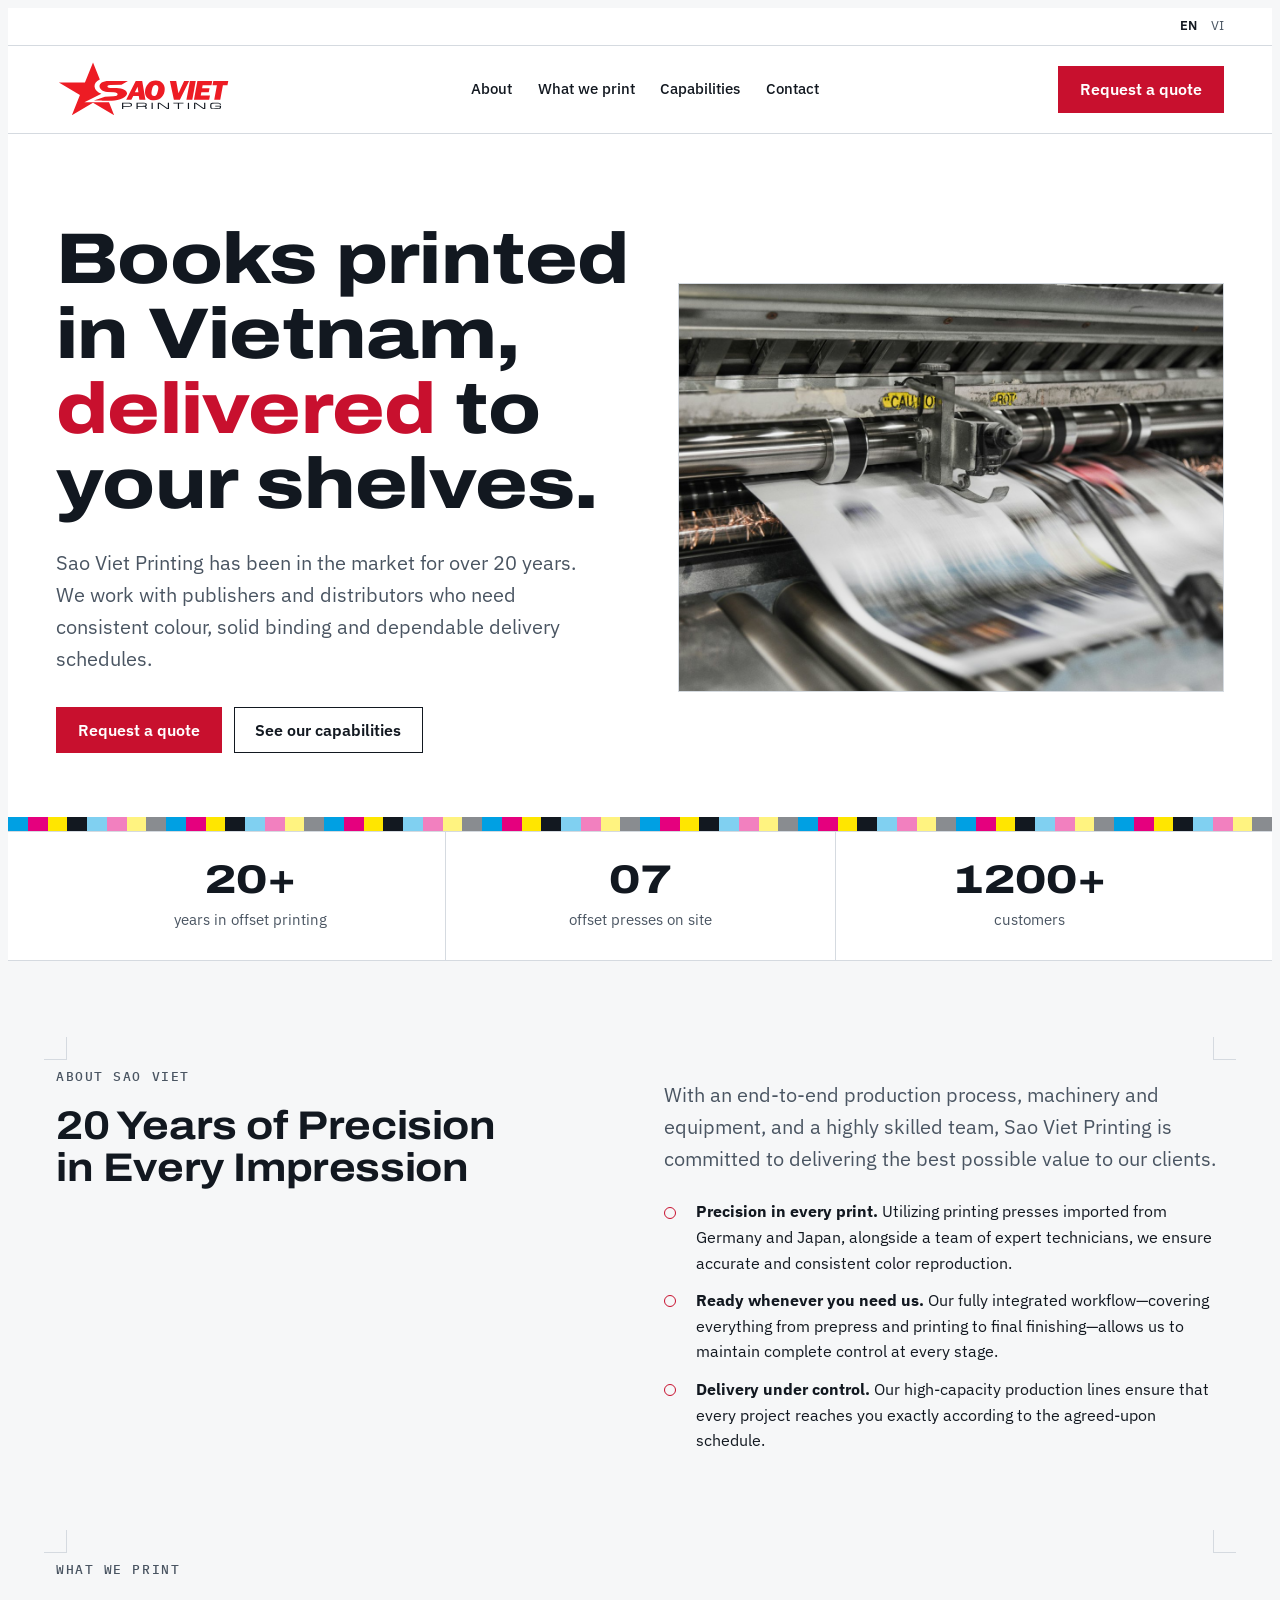
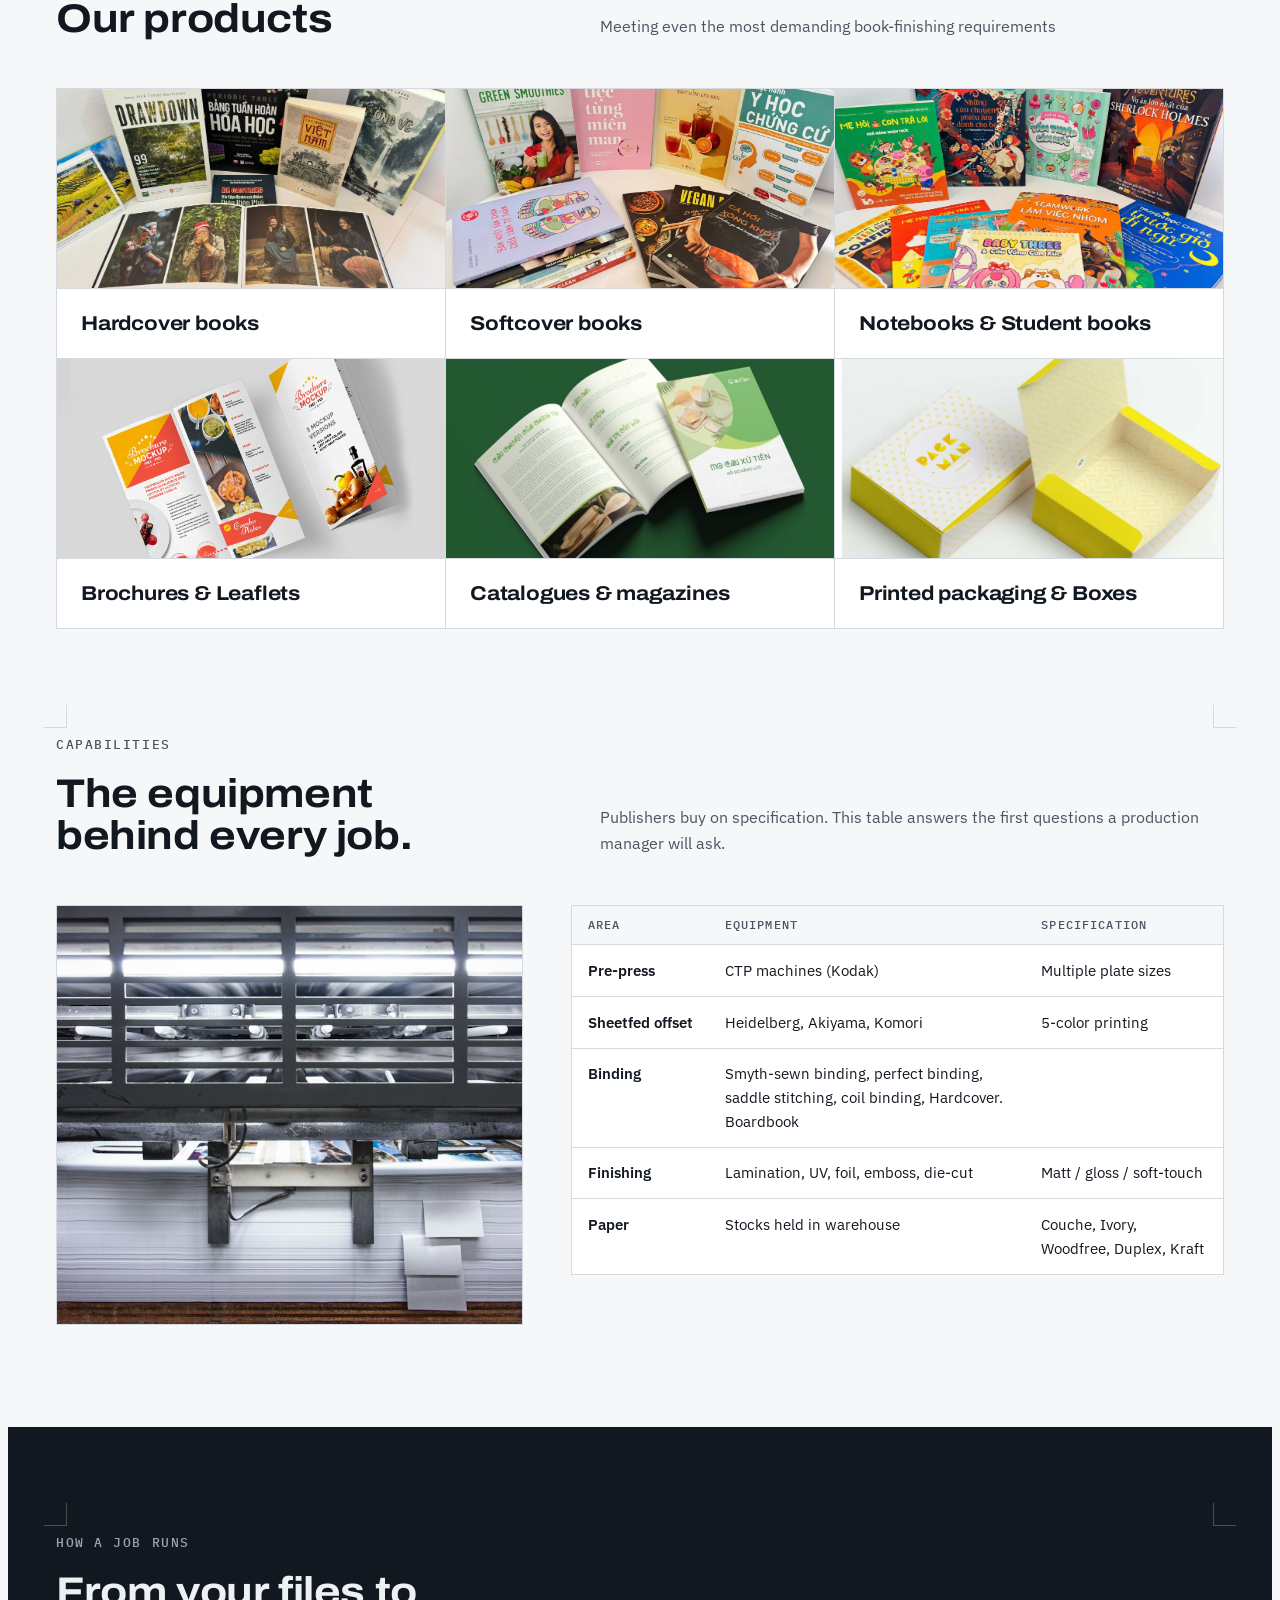
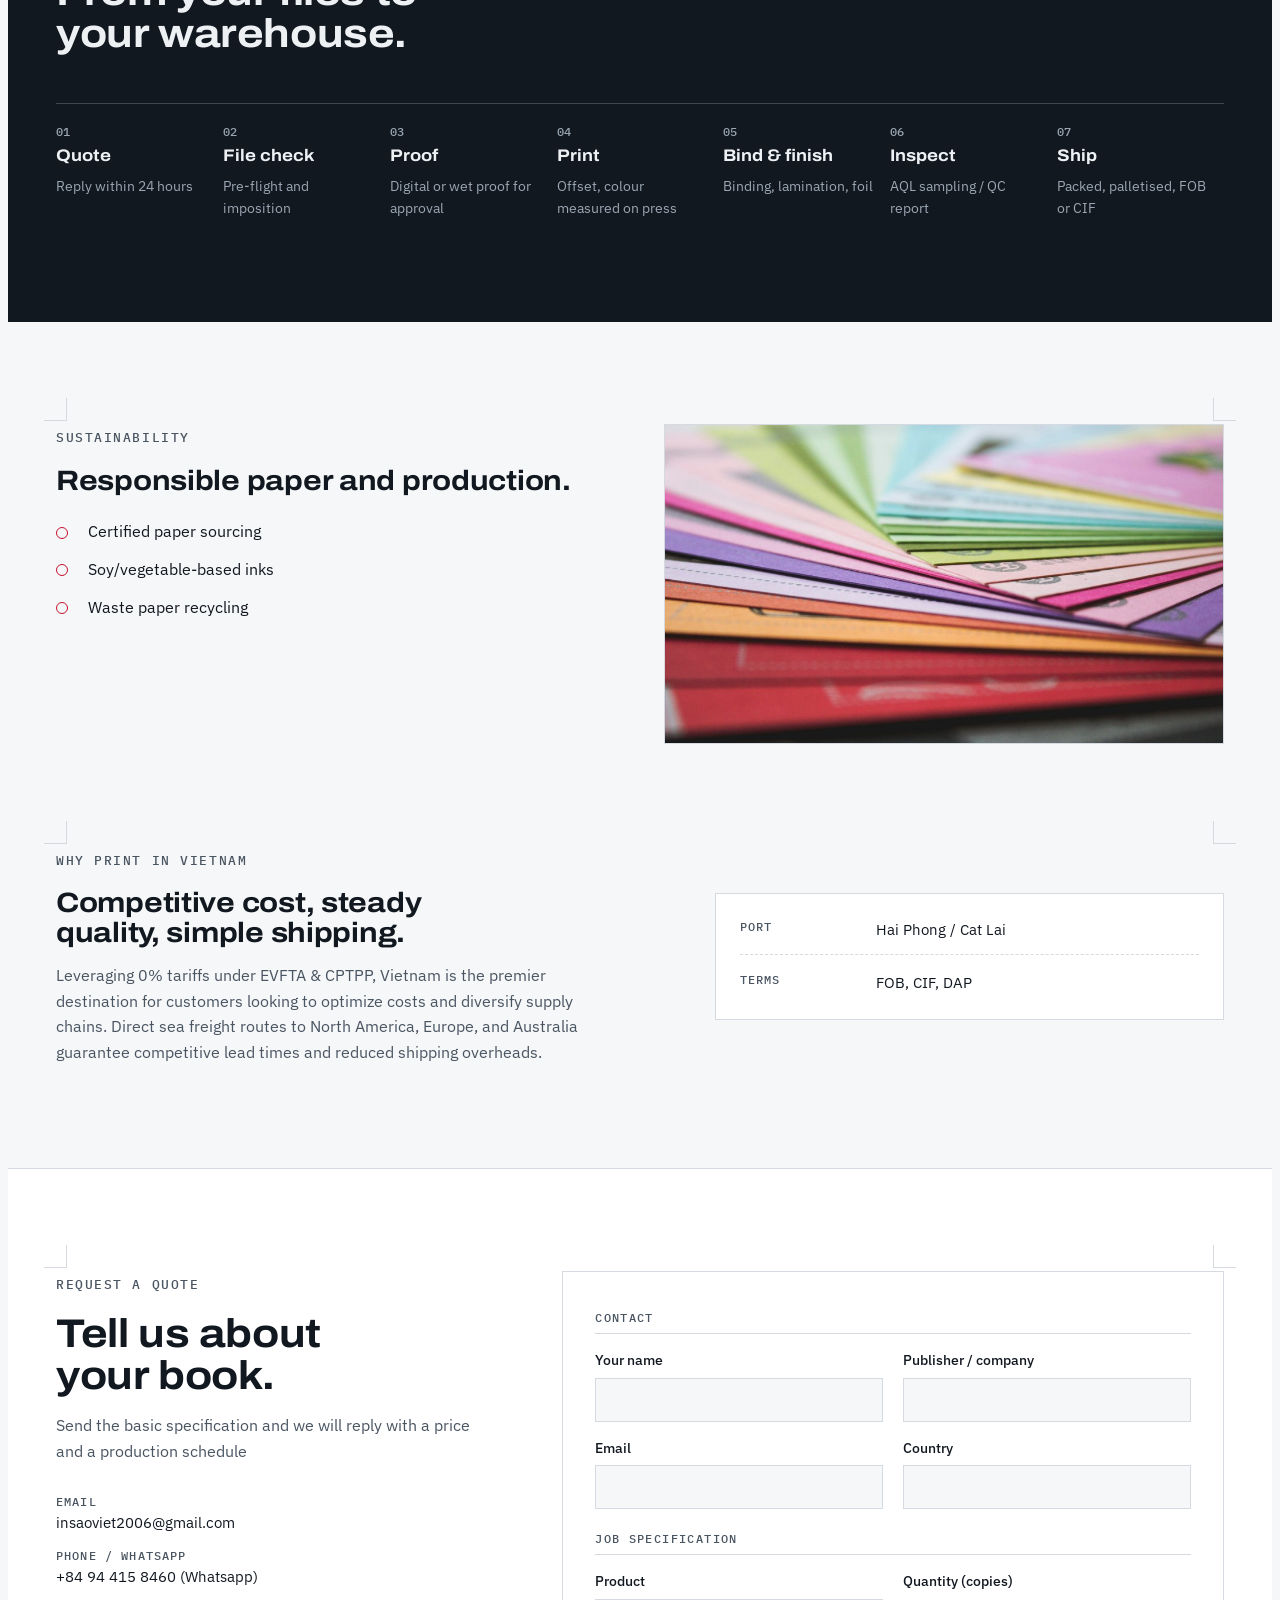
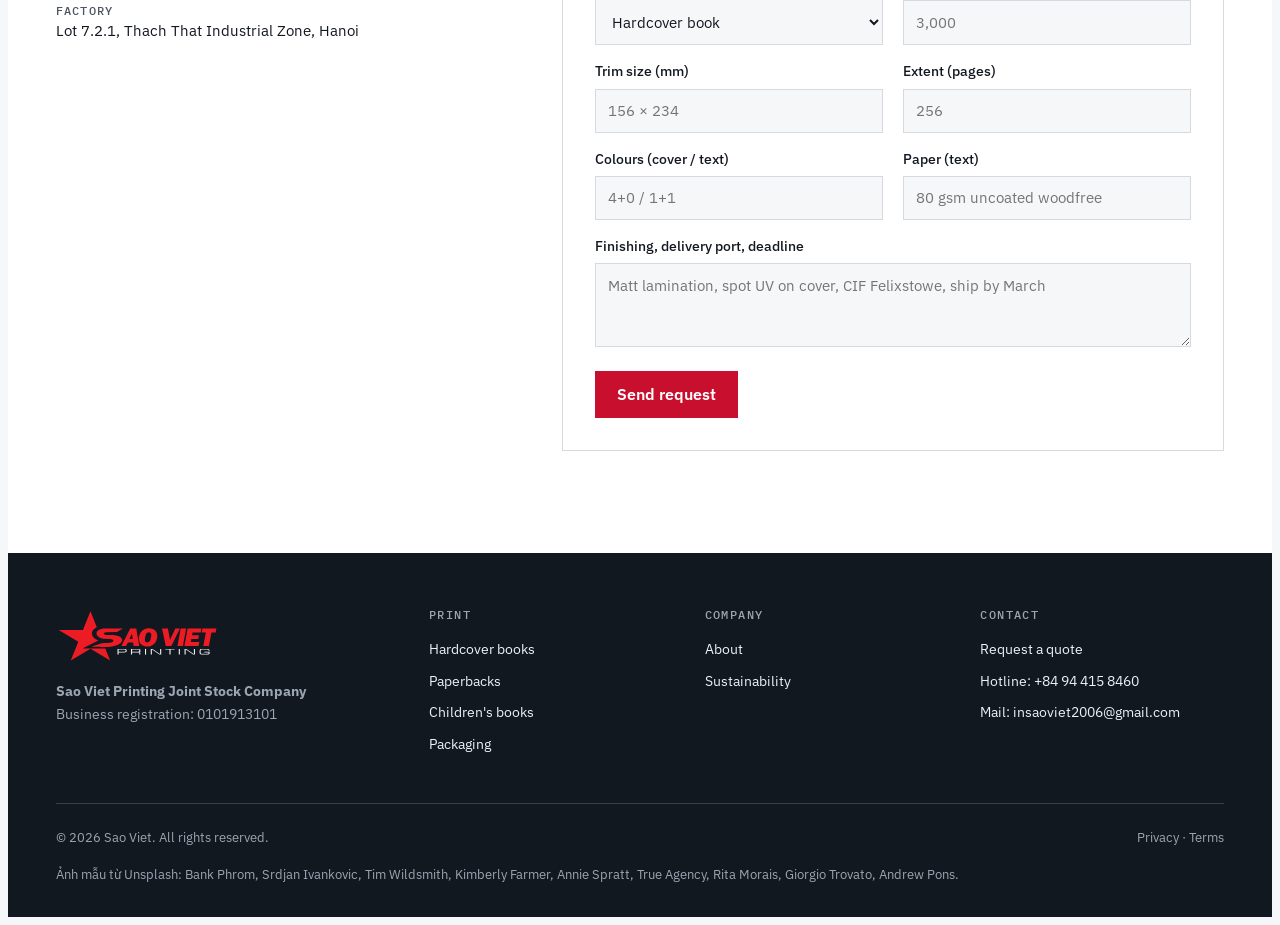
==== en/index.html @ 55fe6a5c "Add Sao Viet company website (VI + EN) Co-Authored-By: Claude Opus 5.5 <noreply@anthropic.com> Claud" ====
<!doctype html>
<html lang="en"><head><meta charset="utf-8"><meta name="viewport" content="width=device-width,initial-scale=1">
<meta name="description" content="Sao Viet Printing: offset printing of books, catalogues and packaging in Hanoi, Vietnam, for over 20 years.">
<link rel="icon" href="../favicon.svg">
<title>Sao Viet Printing</title>

<link rel="preconnect" href="https://fonts.googleapis.com">
<link rel="preconnect" href="https://fonts.gstatic.com" crossorigin="">
<link rel="stylesheet" href="https://fonts.googleapis.com/css2?family=Archivo:wdth,wght@62..125,400..800&amp;family=IBM+Plex+Sans:wght@400;500;600&amp;family=IBM+Plex+Mono:wght@400;500&amp;display=swap">
<style>
/* Layout: the page is a press sheet. Each section sits between crop marks, a CMYK colour bar
   runs along the hero, and specs are set in mono like a job ticket. One accent, used sparingly. */
:root{
  --paper:#f6f7f8;          /* coated stock, cool white */
  --sheet:#ffffff;          /* raised surfaces */
  --ink:#121820;            /* rich black */
  --ink-2:#4a5562;          /* secondary text */
  --rule:#d5dae0;           /* hairlines, crop marks */
  --accent:#c8102e;         /* Sao Viet red (placeholder brand colour) */
  --accent-ink:#ffffff;
  --band:#121820;           /* dark band background */
  --band-fg:#eef1f4;
  --band-2:#9aa6b2;
  --ph:#fff4cc;             /* placeholder highlight */
  --ph-fg:#6b5300;
  --c:#00a0e3; --m:#e5007e; --y:#ffe600; --k:#121820;
  --f-display:"Archivo","Arial Narrow",Arial,sans-serif;
  --f-body:"IBM Plex Sans",system-ui,-apple-system,"Segoe UI",sans-serif;
  --f-mono:"IBM Plex Mono",ui-monospace,Menlo,Consolas,monospace;
  --s-1:.8125rem; --s0:1rem; --s1:1.25rem; --s2:1.75rem; --s3:2.5rem; --s4:clamp(2.4rem,5.6vw,4.6rem);
  --wrap:1200px;
}
@media (prefers-color-scheme: dark){:root:not([data-theme="light"]){
  --paper:#0e1318; --sheet:#151c23; --ink:#e8ecf0; --ink-2:#9aa6b2; --rule:#2a343e;
  --accent:#ff4d5e; --accent-ink:#14060a; --band:#05080b; --band-fg:#e8ecf0; --band-2:#8794a1;
  --ph:#3a3112; --ph-fg:#ffe08a; --k:#e8ecf0; color-scheme:dark }}
:root[data-theme="dark"]{
  --paper:#0e1318; --sheet:#151c23; --ink:#e8ecf0; --ink-2:#9aa6b2; --rule:#2a343e;
  --accent:#ff4d5e; --accent-ink:#14060a; --band:#05080b; --band-fg:#e8ecf0; --band-2:#8794a1;
  --ph:#3a3112; --ph-fg:#ffe08a; --k:#e8ecf0; color-scheme:dark }

*{box-sizing:border-box}
html{scroll-behavior:smooth}
@media (prefers-reduced-motion:reduce){html{scroll-behavior:auto}*{animation:none!important;transition:none!important}}
body{background:var(--paper);color:var(--ink);font:400 var(--s0)/1.6 var(--f-body);-webkit-font-smoothing:antialiased}
body::before{content:"";position:fixed;inset:0 0 auto;height:env(safe-area-inset-top,0px);z-index:10;background:var(--sheet)}
a{color:inherit}
:focus-visible{outline:2px solid var(--accent);outline-offset:3px}
h1,h2,h3{font-family:var(--f-display);font-stretch:112%;line-height:1.05;letter-spacing:-.01em;text-wrap:balance;margin:0}
p{margin:0}
.wrap{max-width:var(--wrap);margin-inline:auto;padding-left:max(16px,env(safe-area-inset-left,0px));padding-right:max(16px,env(safe-area-inset-right,0px))}
.eyebrow{font:500 var(--s-1)/1 var(--f-mono);letter-spacing:.12em;text-transform:uppercase;color:var(--ink-2)}
.ph{background:var(--ph);color:var(--ph-fg);padding:0 .25em;border-radius:2px;box-decoration-break:clone;-webkit-box-decoration-break:clone}
body.clean .ph{background:none;color:inherit;padding:0}
.btn{display:inline-flex;align-items:center;gap:.5em;font:600 var(--s0)/1 var(--f-body);padding:.9em 1.3em;border:1.5px solid var(--ink);text-decoration:none;cursor:pointer;background:transparent;color:var(--ink);border-radius:0}
.btn.primary{background:var(--accent);border-color:var(--accent);color:var(--accent-ink)}
.btn:hover{transform:translateY(-1px)}
.btn{transition:transform .15s}

/* Template notice */
.notice{background:var(--ph);color:var(--ph-fg);font-size:var(--s-1)}
.notice .wrap{display:flex;flex-wrap:wrap;gap:.5rem 1rem;align-items:center;justify-content:space-between;padding-block:.55rem}
.notice button{font:500 var(--s-1)/1 var(--f-mono);background:transparent;color:inherit;border:1px solid currentColor;padding:.4em .7em;cursor:pointer}

/* Header */
.util{border-bottom:1px solid var(--rule);font-size:var(--s-1);color:var(--ink-2);background:var(--sheet)}
.util .wrap{display:flex;justify-content:space-between;gap:1rem;padding-block:.5rem;flex-wrap:wrap}
.util .langs{display:flex;gap:.9rem}
.util .langs a{text-decoration:none}
.util .langs a[aria-current]{color:var(--ink);font-weight:600}
header.site{position:sticky;top:env(safe-area-inset-top,0px);z-index:9;background:var(--sheet);border-bottom:1px solid var(--rule)}
header.site .wrap{display:flex;align-items:center;justify-content:space-between;gap:1rem;padding-block:.9rem}
.logo{display:flex;align-items:center;gap:.6rem;text-decoration:none}
.logo svg{width:34px;height:34px;flex:none}
.logo b{font:800 1.15rem/1 var(--f-display);font-stretch:125%;letter-spacing:.02em}
.logo small{display:block;font:500 .65rem/1.2 var(--f-mono);letter-spacing:.14em;color:var(--ink-2);margin-top:3px}
nav.main ul{display:flex;gap:1.6rem;list-style:none;margin:0;padding:0}
nav.main a{text-decoration:none;font-weight:500;font-size:.95rem}
nav.main a:hover{color:var(--accent)}
.menu-btn{display:none;background:none;border:1.5px solid var(--ink);color:var(--ink);font:600 var(--s-1)/1 var(--f-mono);padding:.55em .8em;cursor:pointer}
@media (max-width:980px){
  nav.main{display:none;position:absolute;left:0;right:0;top:100%;background:var(--sheet);border-bottom:1px solid var(--rule)}
  nav.main.open{display:block}
  nav.main ul{flex-direction:column;gap:0;padding:.5rem max(16px,env(safe-area-inset-right,0px)) 1rem max(16px,env(safe-area-inset-left,0px))}
  nav.main a{display:block;padding:.75rem 0;border-bottom:1px solid var(--rule)}
  .menu-btn{display:inline-block}
  header.site .cta-top{display:none}
}

/* Crop marks around sections */
.sheet{position:relative;padding-block:clamp(3.5rem,8vw,6.5rem)}
.sheet>.wrap{position:relative}
.crop::before,.crop::after{content:"";position:absolute;width:22px;height:22px;pointer-events:none;border-color:var(--rule);border-style:solid}
.crop::before{top:-26px;left:max(4px,env(safe-area-inset-left,0px));border-width:0 1px 1px 0}
.crop::after{top:-26px;right:max(4px,env(safe-area-inset-right,0px));border-width:0 0 1px 1px}
.sec-head{display:grid;grid-template-columns:minmax(0,1fr) minmax(0,1.3fr);gap:1.5rem 4rem;align-items:end;margin-bottom:3rem}
.sec-head h2{font-size:var(--s3)}
.sec-head p{color:var(--ink-2);max-width:60ch}
@media (max-width:760px){.sec-head{grid-template-columns:1fr}}

/* Image placeholder */
.img{position:relative;background:
  repeating-linear-gradient(135deg,transparent 0 10px,color-mix(in srgb,var(--rule) 55%,transparent) 10px 11px),var(--sheet);
  border:1px solid var(--rule);display:flex;align-items:flex-end;min-height:180px;max-width:100%}
.img span{font:500 .72rem/1.3 var(--f-mono);letter-spacing:.06em;background:var(--sheet);color:var(--ink-2);padding:.45em .6em;margin:.6rem;border:1px solid var(--rule)}

.img{overflow:hidden}
.img img{position:absolute;inset:0;width:100%;height:100%;object-fit:cover;max-width:none}
.img span{position:relative;z-index:1}
body.clean .img span{display:none}
/* Hero */
.hero{background:var(--sheet);border-bottom:1px solid var(--rule)}
.hero .wrap{display:grid;grid-template-columns:minmax(0,1.05fr) minmax(0,1fr);gap:3rem;padding-block:clamp(3rem,7vw,5.5rem) clamp(2.5rem,5vw,4rem);align-items:center}
.hero h1{font-size:var(--s4);font-stretch:118%;font-weight:800}
.hero h1 em{font-style:normal;color:var(--accent)}
.hero .lead{font-size:var(--s1);color:var(--ink-2);max-width:46ch;margin-top:1.5rem}
.hero .actions{display:flex;flex-wrap:wrap;gap:.75rem;margin-top:2rem}
.hero .eyebrow{margin-bottom:1.25rem;display:block}
.press{position:relative;aspect-ratio:4/3;max-width:100%}
.press .img{position:absolute;inset:0}
.press .slug{position:absolute;right:-1px;bottom:-1px;left:-1px;display:flex;justify-content:space-between;gap:.5rem;flex-wrap:wrap;font:500 .68rem/1 var(--f-mono);color:var(--ink-2);padding:.55rem .7rem;background:var(--sheet);border:1px solid var(--rule)}
@media (max-width:860px){.hero .wrap{grid-template-columns:1fr}}

/* CMYK colour bar */
.colorbar{display:flex;height:14px}
.colorbar i{flex:1}
.colorbar i:nth-child(8n+1){background:var(--c)}
.colorbar i:nth-child(8n+2){background:var(--m)}
.colorbar i:nth-child(8n+3){background:var(--y)}
.colorbar i:nth-child(8n+4){background:var(--k)}
.colorbar i:nth-child(8n+5){background:color-mix(in srgb,var(--c) 50%,var(--sheet))}
.colorbar i:nth-child(8n+6){background:color-mix(in srgb,var(--m) 50%,var(--sheet))}
.colorbar i:nth-child(8n+7){background:color-mix(in srgb,var(--y) 50%,var(--sheet))}
.colorbar i:nth-child(8n+8){background:color-mix(in srgb,var(--k) 50%,var(--sheet))}

/* Facts */
.facts{background:var(--sheet);border-bottom:1px solid var(--rule)}
.facts .wrap{display:grid;grid-template-columns:repeat(3,minmax(0,1fr))}
.fact{padding:1.75rem 1.25rem;border-left:1px solid var(--rule);text-align:center}
.fact:first-child{border-left:0}
.fact b{display:block;font:800 var(--s3)/1 var(--f-display);font-stretch:125%;font-variant-numeric:tabular-nums}
.fact span{display:block;margin-top:.5rem;color:var(--ink-2);font-size:.92rem}
@media (max-width:760px){.fact{padding:1.25rem .5rem}.fact b{font-size:clamp(1.25rem,6vw,2rem)}.fact span{font-size:.8rem}}

/* Products */
.products{display:grid;grid-template-columns:repeat(3,minmax(0,1fr));gap:1px;background:var(--rule);border:1px solid var(--rule)}
.prod{background:var(--sheet);display:flex;flex-direction:column}
.prod .img{min-height:200px;border:0;border-bottom:1px solid var(--rule)}
.prod .body{padding:1.5rem;display:grid;gap:.6rem}
.prod h3{font-size:var(--s1)}
.prod p{color:var(--ink-2);font-size:.95rem}
.prod .spec{font:400 .75rem/1.5 var(--f-mono);color:var(--ink-2);border-top:1px dashed var(--rule);padding-top:.7rem;margin-top:.3rem}
@media (max-width:900px){.products{grid-template-columns:repeat(2,minmax(0,1fr))}}
@media (max-width:560px){.products{grid-template-columns:1fr}}

/* Capabilities table */
.caps{display:grid;grid-template-columns:minmax(0,1fr) minmax(0,1.4fr);gap:3rem;align-items:start}
.caps .img{min-height:420px}
.caps>*{min-width:0}
.table-wrap{overflow-x:auto;border:1px solid var(--rule);background:var(--sheet)}
table{border-collapse:collapse;width:100%;min-width:520px;font-size:.92rem}
th,td{text-align:left;padding:.85rem 1rem;border-bottom:1px solid var(--rule);vertical-align:top}
thead th{font:500 .72rem/1 var(--f-mono);letter-spacing:.1em;text-transform:uppercase;color:var(--ink-2);background:var(--paper)}
td:first-child{font-weight:600;white-space:nowrap}
td.mono{font-family:var(--f-mono);font-size:.85rem;font-variant-numeric:tabular-nums}
tr:last-child td{border-bottom:0}
.caps-note{margin-top:1rem;font-size:var(--s-1);color:var(--ink-2)}
@media (max-width:900px){.caps{grid-template-columns:minmax(0,1fr)}.caps .img{min-height:240px}}

/* Process (dark band) */
.band{background:var(--band);color:var(--band-fg)}
.band .eyebrow,.band .sec-head p{color:var(--band-2)}
.band .crop::before,.band .crop::after{border-color:color-mix(in srgb,var(--band-fg) 25%,transparent)}
.steps{list-style:none;margin:0;padding:0;display:grid;grid-template-columns:repeat(7,minmax(0,1fr));border-top:1px solid color-mix(in srgb,var(--band-fg) 22%,transparent)}
.steps li{padding:1.4rem 1rem 0 0;display:grid;gap:.5rem;align-content:start}
.steps .n{font:500 .75rem/1 var(--f-mono);color:var(--band-2)}
.steps b{font:700 1.05rem/1.2 var(--f-display);font-stretch:110%}
.steps p{font-size:.88rem;color:var(--band-2)}
@media (max-width:1000px){.steps{grid-template-columns:repeat(4,minmax(0,1fr));row-gap:1.5rem}}
@media (max-width:560px){.steps{grid-template-columns:repeat(2,minmax(0,1fr))}}

/* Quality */
.split{display:grid;grid-template-columns:repeat(2,minmax(0,1fr));gap:3rem}
.certs{display:grid;grid-template-columns:repeat(2,minmax(0,1fr));gap:1rem;margin-top:1.75rem}
.cert{border:1px solid var(--rule);background:var(--sheet);padding:1.1rem;display:grid;gap:.35rem}
.cert b{font:700 1rem/1.2 var(--f-display);font-stretch:110%}
.cert span{font-size:.85rem;color:var(--ink-2)}
.cert .badge{width:44px;height:44px;border:1.5px dashed var(--rule);display:grid;place-items:center;font:500 .6rem/1 var(--f-mono);color:var(--ink-2);margin-bottom:.4rem}
.split h3{font-size:var(--s2)}
.split .col>p{color:var(--ink-2);margin-top:1rem;max-width:58ch}
.checks{list-style:none;padding:0;margin:1.5rem 0 0;display:grid;gap:.75rem}
.checks li{position:relative;padding-left:32px}
.checks li::before{content:"";position:absolute;left:0;top:.45em;width:12px;height:12px;box-sizing:border-box;border:1.5px solid var(--accent);border-radius:50%}
@media (max-width:820px){.split{grid-template-columns:1fr}}

/* Export */
.export{display:grid;grid-template-columns:minmax(0,1.2fr) minmax(0,1fr);gap:3rem;align-items:center}
.route{border:1px solid var(--rule);background:var(--sheet);padding:1.5rem;display:grid;gap:1rem}
.route .row{display:grid;grid-template-columns:120px minmax(0,1fr);gap:1rem;font-size:.92rem;border-bottom:1px dashed var(--rule);padding-bottom:.8rem}
.route .row:last-child{border-bottom:0;padding-bottom:0}
.route .row span:first-child{font:500 .72rem/1.6 var(--f-mono);letter-spacing:.08em;text-transform:uppercase;color:var(--ink-2)}
.export h3{font-size:var(--s2)}
.export .col>p{color:var(--ink-2);margin-top:1rem;max-width:56ch}
@media (max-width:820px){.export{grid-template-columns:1fr}}

/* Portfolio */
.work{display:grid;grid-template-columns:repeat(4,minmax(0,1fr));gap:1rem}
.work figure{margin:0;display:grid;gap:.6rem}
.work .img{aspect-ratio:3/4;min-height:0}
.work figcaption{font-size:.88rem}
.work figcaption small{display:block;font:400 .72rem/1.4 var(--f-mono);color:var(--ink-2)}
@media (max-width:820px){.work{grid-template-columns:repeat(2,minmax(0,1fr))}}

.logos{display:grid;grid-template-columns:repeat(6,minmax(0,1fr));gap:1px;background:var(--rule);border:1px solid var(--rule);margin-top:3.5rem}
.logos div{background:var(--sheet);height:84px;display:grid;place-items:center;font:500 .7rem/1 var(--f-mono);color:var(--ink-2);text-align:center;padding:.5rem}
@media (max-width:760px){.logos{grid-template-columns:repeat(3,minmax(0,1fr))}}

/* Fairs */
.fairs{display:grid;grid-template-columns:repeat(3,minmax(0,1fr));gap:1rem}
.fair{border-top:3px solid var(--ink);padding-top:1rem;display:grid;gap:.4rem}
.fair .when{font:500 .78rem/1 var(--f-mono);color:var(--accent)}
.fair b{font:700 var(--s1)/1.15 var(--f-display);font-stretch:112%}
.fair span{color:var(--ink-2);font-size:.92rem}
@media (max-width:760px){.fairs{grid-template-columns:1fr}}

/* Quote form */
.quote{display:grid;grid-template-columns:minmax(0,.9fr) minmax(0,1.3fr);gap:3rem;align-items:start}
.quote h2{font-size:var(--s3)}
.quote .col>p{color:var(--ink-2);margin-top:1rem;max-width:44ch}
.contact-list{margin-top:2rem;display:grid;gap:1rem;font-size:.95rem}
.contact-list div{display:grid;gap:.15rem}
.contact-list span:first-child{font:500 .72rem/1 var(--f-mono);letter-spacing:.1em;text-transform:uppercase;color:var(--ink-2)}
form.ticket{background:var(--sheet);border:1px solid var(--rule);padding:clamp(1.25rem,3vw,2rem);display:grid;grid-template-columns:repeat(2,minmax(0,1fr));gap:1rem 1.25rem}
.ticket .full{grid-column:1/-1}
.ticket legend,.ticket .group{grid-column:1/-1;font:500 .72rem/1 var(--f-mono);letter-spacing:.12em;text-transform:uppercase;color:var(--ink-2);border-bottom:1px solid var(--rule);padding-bottom:.6rem;margin-top:.5rem}
.field{display:grid;gap:.35rem;min-width:0}
.field label{font-size:.85rem;font-weight:500}
.field input,.field select,.field textarea{font:400 .95rem/1.3 var(--f-body);color:var(--ink);background:var(--paper);border:1px solid var(--rule);padding:.7rem .75rem;border-radius:0;width:100%}
.field input:focus,.field select:focus,.field textarea:focus{outline:2px solid var(--accent);outline-offset:0;border-color:var(--accent)}
.ticket .submit{grid-column:1/-1;display:flex;flex-wrap:wrap;gap:1rem;align-items:center;margin-top:.5rem}
.ticket .status{font-size:.88rem;color:var(--ink-2)}
@media (max-width:860px){.quote{grid-template-columns:1fr}}
@media (max-width:520px){form.ticket{grid-template-columns:1fr}}

/* Footer */
footer{background:var(--band);color:var(--band-fg);font-size:.9rem}
footer .wrap{padding-block:3.5rem 2rem}
.foot{display:grid;grid-template-columns:1.4fr repeat(3,1fr);gap:2rem}
.foot h4{font:500 .72rem/1 var(--f-mono);letter-spacing:.12em;text-transform:uppercase;color:var(--band-2);margin:0 0 1rem}
.foot ul{list-style:none;margin:0;padding:0;display:grid;gap:.55rem}
.foot li{min-width:0;overflow-wrap:anywhere}
.foot a{text-decoration:none;color:var(--band-fg)}
.foot a:hover{color:var(--accent)}
.foot p{color:var(--band-2);max-width:36ch;margin-top:1rem}
.foot .logo small{color:var(--band-2)}
.legal{display:flex;flex-wrap:wrap;justify-content:space-between;gap:1rem;margin-top:3rem;padding-top:1.5rem;border-top:1px solid color-mix(in srgb,var(--band-fg) 18%,transparent);color:var(--band-2);font-size:.8rem}
@media (max-width:820px){.foot{grid-template-columns:repeat(2,minmax(0,1fr))}}

.logo svg.brand{width:auto;height:58px;color:var(--ink)}
footer .logo svg.brand{height:54px;color:var(--band-fg)}
@media (max-width:560px){header.site .logo svg.brand{height:44px}}

/* Edit mode (owner only) */
.editbar{position:fixed;z-index:20;right:calc(16px + env(safe-area-inset-right,0px));bottom:calc(16px + env(safe-area-inset-bottom,0px));display:flex;flex-wrap:wrap;align-items:center;justify-content:flex-end;gap:.5rem;max-width:calc(100vw - 32px);background:var(--sheet);color:var(--ink);border:1.5px solid var(--ink);padding:.55rem;box-shadow:0 8px 24px color-mix(in srgb,var(--ink) 18%,transparent);font:400 .85rem/1.3 var(--f-body)}
.editbar button{font:600 .85rem/1 var(--f-body);padding:.7em 1em;border:1.5px solid var(--ink);background:transparent;color:var(--ink);cursor:pointer}
.editbar button.primary{background:var(--accent);border-color:var(--accent);color:var(--accent-ink)}
.editbar button:disabled{opacity:.45;cursor:default}
.editbar .msg{flex:1 1 12rem;min-width:0;padding-inline:.35rem;color:var(--ink-2)}
.editbar .msg:empty{display:none}
body.editing [data-k]{outline:1px dashed color-mix(in srgb,var(--accent) 55%,transparent);outline-offset:2px;cursor:text}
body.editing [data-k]:hover{outline-style:solid}
body.editing [data-k]:focus{outline:2px solid var(--accent);background:color-mix(in srgb,var(--accent) 7%,transparent)}
.swap{display:none}
body.editing .swap{display:inline-flex;position:absolute;z-index:2;top:.6rem;right:.6rem;align-items:center;font:600 .78rem/1 var(--f-body);background:var(--ink);color:var(--paper);padding:.6em .8em;cursor:pointer}
.swap input{position:absolute;width:1px;height:1px;opacity:0;pointer-events:none}
.swap:focus-within{outline:2px solid var(--accent);outline-offset:2px}
.img.replaced>span{display:none}
body.editing{padding-bottom:6rem}
</style>

</head><body>

<div class="util">
  <div class="wrap">
    <span><br></span>
    <div class="langs" aria-label="Language"><a href="/en/" aria-current="true">EN</a><a href="/">VI</a></div>
  </div>
</div>

<header class="site">
  <div class="wrap">
    <a class="logo" href="#top" aria-label="Sao Viet home">
      <svg class="brand" viewBox="0 0 285.56 94.4" role="img" aria-label="Sao Viet Printing"><path fill-rule="evenodd" fill="#ED1C24" d="M 116.988281 34.148438 L 87.152344 34.148438 C 64.152344 33.6875 68.070312 50.753906 83.394531 52.105469 L 93.945312 52.355469 C 98.570312 52.464844 100.261719 53.863281 100.261719 55.710938 C 100.261719 57.554688 98.289062 58.882812 93.945312 59.066406 L 79.625 59.675781 L 61.800781 66.121094 C 73.035156 66.230469 73.851562 66.339844 85.089844 66.453125 C 95.128906 66.777344 113.789062 64.28125 115.675781 55.085938 C 116.324219 49.28125 108.097656 45.570312 98.785156 45.414062 L 88.023438 45.414062 C 85.457031 45.414062 83.710938 44.339844 83.710938 43.023438 C 83.710938 41.710938 84.714844 40.714844 88.023438 40.632812 L 106.664062 40.179688 Z M 116.988281 34.148438 "></path><path fill-rule="evenodd" fill="#ED1C24" d="M 4.695312 36.789062 L 47.101562 36.789062 L 60.246094 4.023438 L 71.339844 31.734375 C 58.390625 37.394531 60.800781 50.34375 73.878906 54.910156 L 46.296875 68.941406 L 86.269531 68.941406 L 94.632812 89.824219 L 60.246094 69.558594 L 25.835938 89.824219 L 38.953125 57.058594 L 4.695312 36.816406 Z M 4.695312 36.789062 "></path><path fill-rule="nonzero" fill="currentColor" d="M 116.703125 74.8125 C 118.464844 74.8125 119.554688 74.796875 120.007812 74.753906 C 120.421875 74.722656 120.792969 74.632812 121.097656 74.453125 C 121.316406 74.335938 121.445312 74.15625 121.554688 73.929688 C 121.640625 73.691406 121.683594 73.347656 121.683594 72.867188 C 121.683594 72.363281 121.640625 72.003906 121.554688 71.792969 C 121.488281 71.566406 121.359375 71.40625 121.117188 71.285156 C 120.859375 71.132812 120.488281 71.046875 120.054688 71.015625 C 119.617188 70.984375 118.507812 70.957031 116.703125 70.925781 L 109.457031 70.925781 L 109.457031 74.8125 Z M 107.523438 69.746094 L 116.703125 69.746094 C 119.097656 69.773438 120.53125 69.820312 121.054688 69.863281 C 121.511719 69.910156 121.921875 70.03125 122.316406 70.207031 C 122.707031 70.386719 122.988281 70.609375 123.1875 70.894531 C 123.488281 71.328125 123.640625 71.972656 123.664062 72.839844 C 123.664062 73.496094 123.578125 74.050781 123.402344 74.441406 C 123.230469 74.8125 122.96875 75.113281 122.574219 75.351562 C 122.207031 75.574219 121.792969 75.726562 121.359375 75.816406 C 120.945312 75.890625 120.292969 75.933594 119.402344 75.964844 C 119.097656 75.964844 118.183594 75.964844 116.703125 75.980469 L 109.457031 75.980469 L 109.457031 79.71875 L 107.523438 79.71875 Z M 107.523438 69.746094 "></path><path fill-rule="nonzero" fill="currentColor" d="M 140.078125 74.722656 C 141.96875 74.722656 143.164062 74.707031 143.710938 74.664062 C 144.230469 74.632812 144.667969 74.542969 144.992188 74.394531 C 145.492188 74.171875 145.734375 73.617188 145.753906 72.734375 C 145.753906 71.988281 145.515625 71.492188 145.058594 71.269531 C 144.753906 71.121094 144.296875 71.03125 143.644531 70.984375 C 143.035156 70.941406 141.839844 70.925781 140.078125 70.925781 L 132.984375 70.925781 L 132.984375 74.722656 Z M 131.050781 69.746094 L 140.078125 69.746094 C 142.535156 69.757812 144.078125 69.804688 144.773438 69.878906 C 145.972656 69.984375 146.796875 70.34375 147.253906 70.984375 C 147.558594 71.40625 147.710938 72.003906 147.710938 72.765625 C 147.710938 73.332031 147.667969 73.765625 147.582031 74.082031 C 147.492188 74.363281 147.34375 74.601562 147.105469 74.785156 C 146.734375 75.066406 146.148438 75.277344 145.339844 75.394531 C 145.949219 75.472656 146.429688 75.636719 146.820312 75.890625 C 147.105469 76.097656 147.253906 76.339844 147.34375 76.621094 C 147.429688 76.90625 147.449219 77.460938 147.472656 78.296875 L 147.472656 79.71875 L 145.535156 79.71875 L 145.535156 78.761719 C 145.535156 77.953125 145.515625 77.382812 145.449219 77.070312 C 145.320312 76.441406 144.796875 76.082031 143.90625 75.964844 C 143.558594 75.933594 143.230469 75.917969 142.949219 75.90625 C 142.664062 75.90625 141.730469 75.890625 140.078125 75.890625 L 132.984375 75.890625 L 132.984375 79.71875 L 131.050781 79.71875 Z M 131.050781 69.746094 "></path><path fill-rule="nonzero" fill="currentColor" d="M 155.554688 79.71875 L 157.488281 79.71875 L 157.488281 69.746094 L 155.554688 69.746094 Z M 155.554688 79.71875 "></path><path fill-rule="nonzero" fill="currentColor" d="M 168.878906 69.746094 L 181.582031 78.492188 L 182.015625 78.492188 L 182.015625 69.746094 L 183.953125 69.746094 L 183.953125 79.71875 L 180.691406 79.71875 L 168.007812 71 L 167.59375 71 L 167.59375 79.71875 L 165.660156 79.71875 L 165.660156 69.746094 Z M 168.878906 69.746094 "></path><path fill-rule="nonzero" fill="currentColor" d="M 207.523438 69.746094 L 207.523438 70.925781 L 200.277344 70.925781 L 200.277344 79.71875 L 198.34375 79.71875 L 198.34375 70.925781 L 191.054688 70.925781 L 191.054688 69.746094 Z M 207.523438 69.746094 "></path><path fill-rule="nonzero" fill="currentColor" d="M 214.625 79.71875 L 216.558594 79.71875 L 216.558594 69.746094 L 214.625 69.746094 Z M 214.625 79.71875 "></path><path fill-rule="nonzero" fill="currentColor" d="M 227.949219 69.746094 L 240.652344 78.492188 L 241.085938 78.492188 L 241.085938 69.746094 L 243.023438 69.746094 L 243.023438 79.71875 L 239.757812 79.71875 L 227.078125 71 L 226.664062 71 L 226.664062 79.71875 L 224.730469 79.71875 L 224.730469 69.746094 Z M 227.949219 69.746094 "></path><path fill-rule="nonzero" fill="currentColor" d="M 268.679688 74.664062 C 268.65625 76.203125 268.589844 77.191406 268.441406 77.652344 C 268.289062 78.160156 268.070312 78.550781 267.746094 78.804688 C 267.417969 79.074219 266.941406 79.269531 266.289062 79.417969 C 265.394531 79.628906 263.371094 79.71875 260.261719 79.71875 C 257.324219 79.71875 255.257812 79.65625 254.019531 79.523438 C 252.953125 79.402344 252.191406 79.089844 251.710938 78.582031 C 251.191406 77.996094 250.929688 76.710938 250.929688 74.738281 C 250.929688 73.363281 251.058594 72.285156 251.363281 71.507812 C 251.625 70.777344 252.277344 70.296875 253.324219 70.058594 C 254.367188 69.835938 256.410156 69.730469 259.433594 69.714844 C 260.433594 69.714844 261.546875 69.730469 262.804688 69.773438 C 264.046875 69.804688 264.894531 69.835938 265.351562 69.894531 C 266.265625 69.984375 267.027344 70.222656 267.613281 70.625 C 267.9375 70.878906 268.199219 71.164062 268.332031 71.492188 C 268.484375 71.808594 268.550781 72.269531 268.570312 72.867188 L 266.570312 72.867188 C 266.546875 72.09375 266.417969 71.613281 266.113281 71.40625 C 265.917969 71.285156 265.65625 71.195312 265.308594 71.132812 C 264.960938 71.074219 264.417969 71.03125 263.65625 70.984375 C 262.609375 70.941406 261.328125 70.925781 259.761719 70.910156 C 257.738281 70.910156 256.28125 70.957031 255.386719 71.015625 C 254.496094 71.089844 253.910156 71.222656 253.605469 71.417969 C 253.34375 71.597656 253.167969 71.914062 253.039062 72.363281 C 252.953125 72.824219 252.910156 73.542969 252.886719 74.542969 C 252.886719 76.039062 252.976562 76.996094 253.167969 77.472656 C 253.277344 77.757812 253.429688 77.953125 253.691406 78.101562 C 253.933594 78.222656 254.28125 78.3125 254.78125 78.371094 C 255.714844 78.476562 257.800781 78.519531 261 78.519531 C 262.761719 78.519531 264.066406 78.476562 264.917969 78.386719 C 265.679688 78.296875 266.15625 78.101562 266.375 77.816406 C 266.59375 77.519531 266.699219 76.863281 266.722656 75.828125 L 259.175781 75.828125 L 259.175781 74.664062 Z M 268.679688 74.664062 "></path><path fill-rule="nonzero" fill="#ED1C24" d="M 134.125 52.3125 L 132.8125 43.449219 L 128.375 52.3125 Z M 134.730469 58.648438 L 125.703125 58.648438 L 122.578125 64.898438 L 114.257812 64.898438 L 129.789062 34.265625 L 140.328125 34.265625 L 145.570312 64.898438 L 135.6875 64.898438 Z M 134.730469 58.648438 "></path><path fill-rule="nonzero" fill="#ED1C24" d="M 159.660156 58.511719 C 161.425781 58.511719 162.738281 57.871094 163.644531 56.539062 C 164.550781 55.160156 165.257812 53.230469 165.761719 50.613281 C 166.316406 48.042969 166.570312 46.296875 166.570312 45.378906 C 166.570312 43.816406 166.164062 42.621094 165.359375 41.796875 C 164.550781 41.015625 163.492188 40.601562 162.183594 40.601562 C 159.710938 40.601562 157.945312 42.210938 156.890625 45.378906 C 155.878906 48.546875 155.375 51.394531 155.375 53.828125 C 155.375 56.953125 156.789062 58.511719 159.660156 58.511719 Z M 159.609375 65.675781 C 155.628906 65.675781 152.148438 64.484375 149.273438 62.09375 C 146.351562 59.753906 144.886719 56.355469 144.886719 51.898438 C 144.886719 46.804688 146.503906 42.4375 149.777344 38.859375 C 153.058594 35.277344 157.292969 33.484375 162.585938 33.484375 C 166.769531 33.484375 170.25 34.722656 172.972656 37.25 C 175.644531 39.730469 177.003906 43.035156 177.003906 47.078125 C 177.003906 52.222656 175.390625 56.628906 172.214844 60.257812 C 168.988281 63.839844 164.753906 65.675781 159.609375 65.675781 "></path><path fill-rule="nonzero" fill="#ED1C24" d="M 216.71875 34.265625 L 201.640625 64.898438 L 191.914062 64.898438 L 185.359375 34.265625 L 195.644531 34.265625 L 199.324219 54.058594 C 199.578125 53.460938 200.636719 51.121094 202.5 47.03125 L 208.550781 34.265625 Z M 216.71875 34.265625 "></path><path fill-rule="nonzero" fill="#ED1C24" d="M 227.484375 34.265625 L 221.886719 64.898438 L 212.355469 64.898438 L 217.953125 34.265625 Z M 227.484375 34.265625 "></path><path fill-rule="nonzero" fill="#ED1C24" d="M 250.617188 57.871094 L 249.304688 64.898438 L 224.550781 64.898438 L 230.148438 34.265625 L 254.296875 34.265625 L 253.085938 40.96875 L 238.667969 40.96875 L 237.8125 45.792969 L 249.910156 45.792969 L 248.648438 52.40625 L 236.550781 52.40625 L 235.59375 57.871094 Z M 250.617188 57.871094 "></path><path fill-rule="nonzero" fill="#ED1C24" d="M 271.667969 41.246094 L 267.332031 64.898438 L 257.546875 64.898438 L 261.9375 41.246094 L 254.726562 41.246094 L 256.039062 34.171875 L 280.386719 34.171875 L 279.078125 41.246094 Z M 271.667969 41.246094 "></path></svg>
    </a>
    <nav class="main" id="nav" aria-label="Main">
      <ul>
        <li><a href="#about">About</a></li>
        <li><a href="#products">What we print</a></li>
        <li><a href="#capabilities">Capabilities</a></li>
        <li><a href="#quote">Contact</a></li>
      </ul>
    </nav>
    <a class="btn primary cta-top" href="#quote">Request a quote</a>
    <button class="menu-btn" type="button" aria-expanded="false" aria-controls="nav" id="menu-btn">Menu</button>
  </div>
</header>

<main id="top">
<section class="hero" aria-labelledby="hero-h">
  <div class="wrap">
    <div>
      <h1 id="hero-h">Books printed in Vietnam, <em>delivered</em> to your shelves.</h1>
      <p class="lead">Sao Viet Printing has been in the market for over 20&nbsp;years. We work with publishers and distributors who need consistent colour, solid binding and dependable delivery schedules.</p>
      <div class="actions">
        <a class="btn primary" href="#quote">Request a quote</a>
        <a class="btn" href="#capabilities">See our capabilities</a>
      </div>
    </div>
    <div class="press">
      <div class="img"><img src="../img/hero.jpg" alt="Offset press printing sheets"></div>
    </div>
  </div>
  <div class="colorbar" aria-hidden="true" id="colorbar"></div>
</section>

<section class="facts" aria-label="Key figures">
  <div class="wrap">
    <div class="fact"><b>20+</b><span>years in offset printing</span></div>
    <div class="fact"><b>07</b><span>offset presses on site</span></div>
    <div class="fact"><b>1200+</b><span>customers</span></div>
  </div>
</section>

<section class="sheet" id="about" aria-labelledby="about-h">
  <div class="wrap crop">
    <div class="split">
      <div class="col">
        <span class="eyebrow">About Sao Viet</span>
        <h2 id="about-h" style="font-size:var(--s3);margin-top:1rem">20 Years of Precision in Every Impression</h2>
      </div>
      <div class="col">
        <p style="color:var(--ink-2);font-size:var(--s1);max-width:56ch">With an end-to-end production process, machinery and equipment, and a highly skilled team, Sao Viet Printing is committed to delivering the best possible value to our clients.</p>
        <ul class="checks">
          <li><b>Precision in every print.</b>&nbsp;Utilizing printing presses imported from Germany and Japan, alongside a team of expert technicians, we ensure accurate and consistent color reproduction.<br></li>
          <li><b>Ready whenever you need us.</b>&nbsp;Our fully integrated workflow—covering everything from prepress and printing to final finishing—allows us to maintain complete control at every stage.</li>
          <li><b>Delivery under control.</b>&nbsp;Our high-capacity production lines ensure that every project reaches you exactly according to the agreed-upon schedule.</li>
        </ul>
      </div>
    </div>
  </div>
</section>

<section class="sheet" id="products" aria-labelledby="prod-h" style="padding-top:0">
  <div class="wrap crop">
    <div class="sec-head">
      <div><span class="eyebrow">What we print</span><h2 id="prod-h" style="margin-top:1rem">Our products</h2></div>
      <p>Meeting even the most demanding book-finishing requirements</p>
    </div>
    <div class="products">
      <article class="prod"><div class="img replaced"><img src="../img/u-i1-mvvtxht1.jpg" alt="Stack of hardcover books"></div><div class="body"><h3>Hardcover books</h3></div></article>
      <article class="prod"><div class="img replaced"><img src="../img/u-i2-mvvtxht1.jpg" alt="Stack of paperback books"></div><div class="body"><h3>Softcover books</h3></div></article>
      <article class="prod"><div class="img replaced"><img src="../img/u-i3-mvvtxht1.jpg" alt="Children's picture books"></div><div class="body"><h3>Notebooks &amp; Student books</h3></div></article>
      <article class="prod"><div class="img replaced"><img src="../img/u-i4-mvvtxht1.jpg" alt="Photo book being leafed through"></div><div class="body"><h3>Brochures &amp; Leaflets</h3></div></article>
      <article class="prod"><div class="img replaced"><img src="../img/u-i5-mvvtxht1.jpg" alt="Magazines on display"></div><div class="body"><h3>Catalogues &amp; magazines</h3></div></article>
      <article class="prod"><div class="img replaced"><img src="../img/u-i6-mvvtxht1.jpg" alt="Folding carton box"></div><div class="body"><h3>Printed packaging &amp; Boxes</h3></div></article>
    </div>
  </div>
</section>

<section class="sheet" id="capabilities" aria-labelledby="caps-h" style="padding-top:0">
  <div class="wrap crop">
    <div class="sec-head">
      <div><span class="eyebrow">Capabilities</span><h2 id="caps-h" style="margin-top:1rem">The equipment behind every job.</h2></div>
      <p>Publishers buy on specification. This table answers the first questions a production manager will ask.</p>
    </div>
    <div class="caps">
      <div class="img"><img src="../img/caps.jpg" alt="Print production line"></div>
      <div>
        <div class="table-wrap">
          <table>
            <thead><tr><th scope="col">Area</th><th scope="col">Equipment</th><th scope="col">Specification</th></tr></thead>
            <tbody>
              <tr><td>Pre-press</td><td>CTP machines (Kodak)</td><td>Multiple plate sizes</td></tr>
              <tr><td>Sheetfed offset</td><td>Heidelberg, Akiyama, Komori</td><td>5-color printing</td></tr>
              <tr><td>Binding</td><td>Smyth-sewn binding, perfect binding, saddle stitching, coil binding, Hardcover. Boardbook</td><td><br></td></tr>
              <tr><td>Finishing</td><td>Lamination, UV, foil, emboss, die-cut</td><td>Matt / gloss / soft-touch</td></tr>
              <tr><td>Paper</td><td>Stocks held in warehouse</td><td>Couche, Ivory, Woodfree, Duplex, Kraft</td></tr>
            </tbody>
          </table>
        </div>
        <p class="caps-note"><br></p>
      </div>
    </div>
  </div>
</section>

<section class="sheet band" aria-labelledby="proc-h">
  <div class="wrap crop">
    <div class="sec-head">
      <div><span class="eyebrow">How a job runs</span><h2 id="proc-h" style="margin-top:1rem">From your files to your warehouse.</h2></div>
      <p><br></p>
    </div>
    <ol class="steps">
      <li><span class="n">01</span><b>Quote</b><p>Reply within 24 hours</p></li>
      <li><span class="n">02</span><b>File check</b><p>Pre-flight and imposition</p></li>
      <li><span class="n">03</span><b>Proof</b><p>Digital or wet proof for approval</p></li>
      <li><span class="n">04</span><b>Print</b><p>Offset, colour measured on press</p></li>
      <li><span class="n">05</span><b>Bind &amp; finish</b><p>Binding, lamination, foil</p></li>
      <li><span class="n">06</span><b>Inspect</b><p>AQL sampling / QC report</p></li>
      <li><span class="n">07</span><b>Ship</b><p>Packed, palletised, FOB or CIF</p></li>
    </ol>
  </div>
</section>

<section class="sheet" id="sustainability" aria-labelledby="sus-h">
  <div class="wrap crop">
    <div class="split">
      <div class="col">
        <span class="eyebrow">Sustainability</span>
        <h3 id="sus-h" style="margin-top:1rem">Responsible paper and production.</h3>
        <ul class="checks">
          <li>Certified paper sourcing</li>
          <li>Soy/vegetable-based inks</li>
          <li>Waste paper recycling</li>
        </ul>
      </div>
      <div class="col">
        <div class="img" style="min-height:320px;height:100%"><img src="../img/paper.jpg" alt="Coloured paper stock"></div>
      </div>
    </div>
  </div>
</section>

<section class="sheet" aria-labelledby="exp-h" style="padding-top:0">
  <div class="wrap crop">
    <div class="export">
      <div class="col">
        <span class="eyebrow">Why print in Vietnam</span>
        <h3 id="exp-h" style="margin-top:1rem">Competitive cost, steady quality, simple shipping.</h3>
        <p>Leveraging 0% tariffs under EVFTA &amp; CPTPP, Vietnam is the premier destination for customers looking to optimize costs and diversify supply chains. Direct sea freight routes to North America, Europe, and Australia guarantee competitive lead times and reduced shipping overheads.</p>
      </div>
      <div class="route" aria-label="Shipping summary">
        <div class="row"><span>Port</span><span>Hai Phong / Cat Lai</span></div>
        <div class="row"><span>Terms</span><span>FOB, CIF, DAP</span></div>
      </div>
    </div>
  </div>
</section>

<section class="sheet" id="quote" aria-labelledby="quote-h" style="background:var(--sheet);border-top:1px solid var(--rule)">
  <div class="wrap crop">
    <div class="quote">
      <div class="col">
        <span class="eyebrow">Request a quote</span>
        <h2 id="quote-h" style="margin-top:1rem">Tell us about your book.</h2>
        <p>Send the basic specification and we will reply with a price and a production schedule</p>
        <div class="contact-list">
          <div><span>Email</span><span>insaoviet2006@gmail.com</span></div>
          <div><span>Phone / WhatsApp</span><span>+84 94 415 8460 (Whatsapp)</span></div>
          <div><span>Factory</span><span>Lot 7.2.1, Thach That Industrial Zone, Hanoi</span></div>
        </div>
      </div>
      <form class="ticket" id="quote-form" novalidate="">
        <div class="group">Contact</div>
        <div class="field"><label for="q-name">Your name</label><input id="q-name" name="name" required="" autocomplete="name"></div>
        <div class="field"><label for="q-company">Publisher / company</label><input id="q-company" name="company" autocomplete="organization"></div>
        <div class="field"><label for="q-email">Email</label><input id="q-email" name="email" type="email" required="" autocomplete="email"></div>
        <div class="field"><label for="q-country">Country</label><input id="q-country" name="country" autocomplete="country-name"></div>
        <div class="group">Job specification</div>
        <div class="field"><label for="q-type">Product</label>
          <select id="q-type" name="type"><option>Hardcover book</option><option>Paperback</option><option>Children's / board book</option><option>Art &amp; photo book</option><option>Catalogue / magazine</option><option>Packaging</option></select></div>
        <div class="field"><label for="q-qty">Quantity (copies)</label><input id="q-qty" name="qty" inputmode="numeric" placeholder="3,000"></div>
        <div class="field"><label for="q-size">Trim size (mm)</label><input id="q-size" name="size" placeholder="156 × 234"></div>
        <div class="field"><label for="q-pages">Extent (pages)</label><input id="q-pages" name="pages" inputmode="numeric" placeholder="256"></div>
        <div class="field"><label for="q-colour">Colours (cover / text)</label><input id="q-colour" name="colour" placeholder="4+0 / 1+1"></div>
        <div class="field"><label for="q-paper">Paper (text)</label><input id="q-paper" name="paper" placeholder="80 gsm uncoated woodfree"></div>
        <div class="field full"><label for="q-notes">Finishing, delivery port, deadline</label><textarea id="q-notes" name="notes" rows="3" placeholder="Matt lamination, spot UV on cover, CIF Felixstowe, ship by March"></textarea></div>
        <div class="submit">
          <button class="btn primary" type="submit">Send request</button>
          <span class="status" id="q-status" role="status"></span>
        </div>
      </form>
    </div>
  </div>
</section>
</main>

<footer>
  <div class="wrap">
    <div class="foot">
      <div>
        <a class="logo" href="#top"><svg class="brand" viewBox="0 0 285.56 94.4" role="img" aria-label="Sao Viet Printing"><path fill-rule="evenodd" fill="#ED1C24" d="M 116.988281 34.148438 L 87.152344 34.148438 C 64.152344 33.6875 68.070312 50.753906 83.394531 52.105469 L 93.945312 52.355469 C 98.570312 52.464844 100.261719 53.863281 100.261719 55.710938 C 100.261719 57.554688 98.289062 58.882812 93.945312 59.066406 L 79.625 59.675781 L 61.800781 66.121094 C 73.035156 66.230469 73.851562 66.339844 85.089844 66.453125 C 95.128906 66.777344 113.789062 64.28125 115.675781 55.085938 C 116.324219 49.28125 108.097656 45.570312 98.785156 45.414062 L 88.023438 45.414062 C 85.457031 45.414062 83.710938 44.339844 83.710938 43.023438 C 83.710938 41.710938 84.714844 40.714844 88.023438 40.632812 L 106.664062 40.179688 Z M 116.988281 34.148438 "></path><path fill-rule="evenodd" fill="#ED1C24" d="M 4.695312 36.789062 L 47.101562 36.789062 L 60.246094 4.023438 L 71.339844 31.734375 C 58.390625 37.394531 60.800781 50.34375 73.878906 54.910156 L 46.296875 68.941406 L 86.269531 68.941406 L 94.632812 89.824219 L 60.246094 69.558594 L 25.835938 89.824219 L 38.953125 57.058594 L 4.695312 36.816406 Z M 4.695312 36.789062 "></path><path fill-rule="nonzero" fill="currentColor" d="M 116.703125 74.8125 C 118.464844 74.8125 119.554688 74.796875 120.007812 74.753906 C 120.421875 74.722656 120.792969 74.632812 121.097656 74.453125 C 121.316406 74.335938 121.445312 74.15625 121.554688 73.929688 C 121.640625 73.691406 121.683594 73.347656 121.683594 72.867188 C 121.683594 72.363281 121.640625 72.003906 121.554688 71.792969 C 121.488281 71.566406 121.359375 71.40625 121.117188 71.285156 C 120.859375 71.132812 120.488281 71.046875 120.054688 71.015625 C 119.617188 70.984375 118.507812 70.957031 116.703125 70.925781 L 109.457031 70.925781 L 109.457031 74.8125 Z M 107.523438 69.746094 L 116.703125 69.746094 C 119.097656 69.773438 120.53125 69.820312 121.054688 69.863281 C 121.511719 69.910156 121.921875 70.03125 122.316406 70.207031 C 122.707031 70.386719 122.988281 70.609375 123.1875 70.894531 C 123.488281 71.328125 123.640625 71.972656 123.664062 72.839844 C 123.664062 73.496094 123.578125 74.050781 123.402344 74.441406 C 123.230469 74.8125 122.96875 75.113281 122.574219 75.351562 C 122.207031 75.574219 121.792969 75.726562 121.359375 75.816406 C 120.945312 75.890625 120.292969 75.933594 119.402344 75.964844 C 119.097656 75.964844 118.183594 75.964844 116.703125 75.980469 L 109.457031 75.980469 L 109.457031 79.71875 L 107.523438 79.71875 Z M 107.523438 69.746094 "></path><path fill-rule="nonzero" fill="currentColor" d="M 140.078125 74.722656 C 141.96875 74.722656 143.164062 74.707031 143.710938 74.664062 C 144.230469 74.632812 144.667969 74.542969 144.992188 74.394531 C 145.492188 74.171875 145.734375 73.617188 145.753906 72.734375 C 145.753906 71.988281 145.515625 71.492188 145.058594 71.269531 C 144.753906 71.121094 144.296875 71.03125 143.644531 70.984375 C 143.035156 70.941406 141.839844 70.925781 140.078125 70.925781 L 132.984375 70.925781 L 132.984375 74.722656 Z M 131.050781 69.746094 L 140.078125 69.746094 C 142.535156 69.757812 144.078125 69.804688 144.773438 69.878906 C 145.972656 69.984375 146.796875 70.34375 147.253906 70.984375 C 147.558594 71.40625 147.710938 72.003906 147.710938 72.765625 C 147.710938 73.332031 147.667969 73.765625 147.582031 74.082031 C 147.492188 74.363281 147.34375 74.601562 147.105469 74.785156 C 146.734375 75.066406 146.148438 75.277344 145.339844 75.394531 C 145.949219 75.472656 146.429688 75.636719 146.820312 75.890625 C 147.105469 76.097656 147.253906 76.339844 147.34375 76.621094 C 147.429688 76.90625 147.449219 77.460938 147.472656 78.296875 L 147.472656 79.71875 L 145.535156 79.71875 L 145.535156 78.761719 C 145.535156 77.953125 145.515625 77.382812 145.449219 77.070312 C 145.320312 76.441406 144.796875 76.082031 143.90625 75.964844 C 143.558594 75.933594 143.230469 75.917969 142.949219 75.90625 C 142.664062 75.90625 141.730469 75.890625 140.078125 75.890625 L 132.984375 75.890625 L 132.984375 79.71875 L 131.050781 79.71875 Z M 131.050781 69.746094 "></path><path fill-rule="nonzero" fill="currentColor" d="M 155.554688 79.71875 L 157.488281 79.71875 L 157.488281 69.746094 L 155.554688 69.746094 Z M 155.554688 79.71875 "></path><path fill-rule="nonzero" fill="currentColor" d="M 168.878906 69.746094 L 181.582031 78.492188 L 182.015625 78.492188 L 182.015625 69.746094 L 183.953125 69.746094 L 183.953125 79.71875 L 180.691406 79.71875 L 168.007812 71 L 167.59375 71 L 167.59375 79.71875 L 165.660156 79.71875 L 165.660156 69.746094 Z M 168.878906 69.746094 "></path><path fill-rule="nonzero" fill="currentColor" d="M 207.523438 69.746094 L 207.523438 70.925781 L 200.277344 70.925781 L 200.277344 79.71875 L 198.34375 79.71875 L 198.34375 70.925781 L 191.054688 70.925781 L 191.054688 69.746094 Z M 207.523438 69.746094 "></path><path fill-rule="nonzero" fill="currentColor" d="M 214.625 79.71875 L 216.558594 79.71875 L 216.558594 69.746094 L 214.625 69.746094 Z M 214.625 79.71875 "></path><path fill-rule="nonzero" fill="currentColor" d="M 227.949219 69.746094 L 240.652344 78.492188 L 241.085938 78.492188 L 241.085938 69.746094 L 243.023438 69.746094 L 243.023438 79.71875 L 239.757812 79.71875 L 227.078125 71 L 226.664062 71 L 226.664062 79.71875 L 224.730469 79.71875 L 224.730469 69.746094 Z M 227.949219 69.746094 "></path><path fill-rule="nonzero" fill="currentColor" d="M 268.679688 74.664062 C 268.65625 76.203125 268.589844 77.191406 268.441406 77.652344 C 268.289062 78.160156 268.070312 78.550781 267.746094 78.804688 C 267.417969 79.074219 266.941406 79.269531 266.289062 79.417969 C 265.394531 79.628906 263.371094 79.71875 260.261719 79.71875 C 257.324219 79.71875 255.257812 79.65625 254.019531 79.523438 C 252.953125 79.402344 252.191406 79.089844 251.710938 78.582031 C 251.191406 77.996094 250.929688 76.710938 250.929688 74.738281 C 250.929688 73.363281 251.058594 72.285156 251.363281 71.507812 C 251.625 70.777344 252.277344 70.296875 253.324219 70.058594 C 254.367188 69.835938 256.410156 69.730469 259.433594 69.714844 C 260.433594 69.714844 261.546875 69.730469 262.804688 69.773438 C 264.046875 69.804688 264.894531 69.835938 265.351562 69.894531 C 266.265625 69.984375 267.027344 70.222656 267.613281 70.625 C 267.9375 70.878906 268.199219 71.164062 268.332031 71.492188 C 268.484375 71.808594 268.550781 72.269531 268.570312 72.867188 L 266.570312 72.867188 C 266.546875 72.09375 266.417969 71.613281 266.113281 71.40625 C 265.917969 71.285156 265.65625 71.195312 265.308594 71.132812 C 264.960938 71.074219 264.417969 71.03125 263.65625 70.984375 C 262.609375 70.941406 261.328125 70.925781 259.761719 70.910156 C 257.738281 70.910156 256.28125 70.957031 255.386719 71.015625 C 254.496094 71.089844 253.910156 71.222656 253.605469 71.417969 C 253.34375 71.597656 253.167969 71.914062 253.039062 72.363281 C 252.953125 72.824219 252.910156 73.542969 252.886719 74.542969 C 252.886719 76.039062 252.976562 76.996094 253.167969 77.472656 C 253.277344 77.757812 253.429688 77.953125 253.691406 78.101562 C 253.933594 78.222656 254.28125 78.3125 254.78125 78.371094 C 255.714844 78.476562 257.800781 78.519531 261 78.519531 C 262.761719 78.519531 264.066406 78.476562 264.917969 78.386719 C 265.679688 78.296875 266.15625 78.101562 266.375 77.816406 C 266.59375 77.519531 266.699219 76.863281 266.722656 75.828125 L 259.175781 75.828125 L 259.175781 74.664062 Z M 268.679688 74.664062 "></path><path fill-rule="nonzero" fill="#ED1C24" d="M 134.125 52.3125 L 132.8125 43.449219 L 128.375 52.3125 Z M 134.730469 58.648438 L 125.703125 58.648438 L 122.578125 64.898438 L 114.257812 64.898438 L 129.789062 34.265625 L 140.328125 34.265625 L 145.570312 64.898438 L 135.6875 64.898438 Z M 134.730469 58.648438 "></path><path fill-rule="nonzero" fill="#ED1C24" d="M 159.660156 58.511719 C 161.425781 58.511719 162.738281 57.871094 163.644531 56.539062 C 164.550781 55.160156 165.257812 53.230469 165.761719 50.613281 C 166.316406 48.042969 166.570312 46.296875 166.570312 45.378906 C 166.570312 43.816406 166.164062 42.621094 165.359375 41.796875 C 164.550781 41.015625 163.492188 40.601562 162.183594 40.601562 C 159.710938 40.601562 157.945312 42.210938 156.890625 45.378906 C 155.878906 48.546875 155.375 51.394531 155.375 53.828125 C 155.375 56.953125 156.789062 58.511719 159.660156 58.511719 Z M 159.609375 65.675781 C 155.628906 65.675781 152.148438 64.484375 149.273438 62.09375 C 146.351562 59.753906 144.886719 56.355469 144.886719 51.898438 C 144.886719 46.804688 146.503906 42.4375 149.777344 38.859375 C 153.058594 35.277344 157.292969 33.484375 162.585938 33.484375 C 166.769531 33.484375 170.25 34.722656 172.972656 37.25 C 175.644531 39.730469 177.003906 43.035156 177.003906 47.078125 C 177.003906 52.222656 175.390625 56.628906 172.214844 60.257812 C 168.988281 63.839844 164.753906 65.675781 159.609375 65.675781 "></path><path fill-rule="nonzero" fill="#ED1C24" d="M 216.71875 34.265625 L 201.640625 64.898438 L 191.914062 64.898438 L 185.359375 34.265625 L 195.644531 34.265625 L 199.324219 54.058594 C 199.578125 53.460938 200.636719 51.121094 202.5 47.03125 L 208.550781 34.265625 Z M 216.71875 34.265625 "></path><path fill-rule="nonzero" fill="#ED1C24" d="M 227.484375 34.265625 L 221.886719 64.898438 L 212.355469 64.898438 L 217.953125 34.265625 Z M 227.484375 34.265625 "></path><path fill-rule="nonzero" fill="#ED1C24" d="M 250.617188 57.871094 L 249.304688 64.898438 L 224.550781 64.898438 L 230.148438 34.265625 L 254.296875 34.265625 L 253.085938 40.96875 L 238.667969 40.96875 L 237.8125 45.792969 L 249.910156 45.792969 L 248.648438 52.40625 L 236.550781 52.40625 L 235.59375 57.871094 Z M 250.617188 57.871094 "></path><path fill-rule="nonzero" fill="#ED1C24" d="M 271.667969 41.246094 L 267.332031 64.898438 L 257.546875 64.898438 L 261.9375 41.246094 L 254.726562 41.246094 L 256.039062 34.171875 L 280.386719 34.171875 L 279.078125 41.246094 Z M 271.667969 41.246094 "></path></svg></a>
        <p><b>Sao Viet Printing Joint Stock Company</b><br>Business registration: 0101913101</p>
      </div>
      <div><h4>Print</h4><ul><li><a href="#products">Hardcover books</a></li><li><a href="#products">Paperbacks</a></li><li><a href="#products">Children's books</a></li><li><a href="#products">Packaging</a></li></ul></div>
      <div><h4>Company</h4><ul><li><a href="#about">About</a></li><li><a href="#sustainability">Sustainability</a></li></ul></div>
      <div><h4>Contact</h4><ul><li><a href="#quote">Request a quote</a></li><li><span>Hotline: +84 94 415 8460</span></li><li><span>Mail: insaoviet2006@gmail.com</span></li></ul></div>
    </div>
    <div class="legal"><span>© 2026&nbsp;Sao Viet. All rights reserved.</span><span>Privacy · Terms</span><span>Ảnh mẫu từ Unsplash: Bank Phrom, Srdjan Ivankovic, Tim Wildsmith, Kimberly Farmer, Annie Spratt, True Agency, Rita Morais, Giorgio Trovato, Andrew Pons.</span></div>
  </div>
</footer>

<script>
(function(){
  var bar=document.getElementById('colorbar');
  for(var i=0;i<64;i++) bar.appendChild(document.createElement('i'));
  var mb=document.getElementById('menu-btn'),nav=document.getElementById('nav');
  mb.addEventListener('click',function(){var o=nav.classList.toggle('open');mb.setAttribute('aria-expanded',o)});
  nav.addEventListener('click',function(e){if(e.target.tagName==='A'){nav.classList.remove('open');mb.setAttribute('aria-expanded','false')}});
  document.getElementById('quote-form').addEventListener('submit',function(e){
    e.preventDefault();
    var f=this,s=document.getElementById('q-status');
    var n=document.getElementById('q-name'),m=document.getElementById('q-email');
    if(!n.value.trim()||!m.value.includes('@')){s.textContent='Add your name and a valid email address.';(n.value.trim()?m:n).focus();return}
    var lines=[].map.call(f.querySelectorAll('input,select,textarea'),function(el){var l=f.querySelector('label[for="'+el.id+'"]');return (l?l.textContent.trim():el.id)+': '+el.value}).join('\n');
    location.href='mailto:insaoviet2006@gmail.com?subject='+encodeURIComponent('Quote request'+' - '+n.value.trim())+'&body='+encodeURIComponent(lines);
    s.textContent='Your email app is opening with the request filled in. If it does not open, write to insaoviet2006@gmail.com.';
  });
})();
</script>




</body></html>
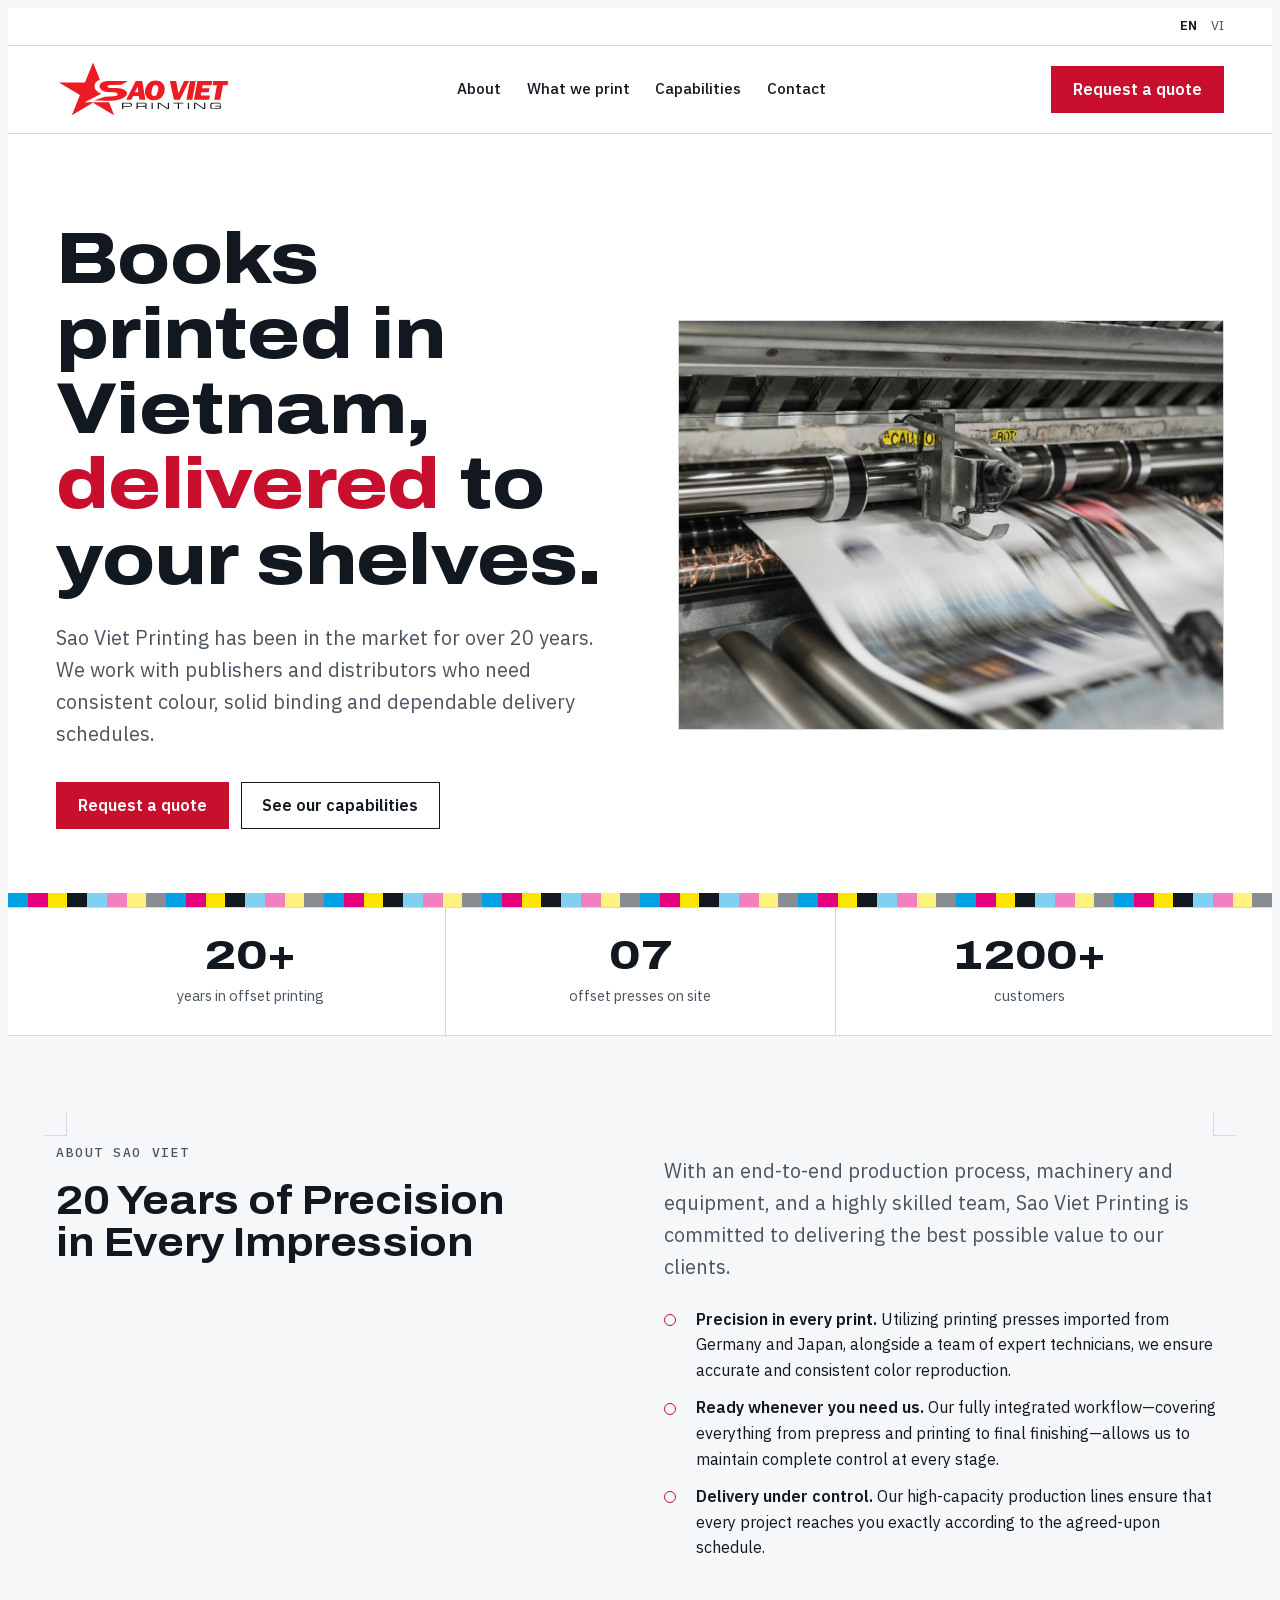
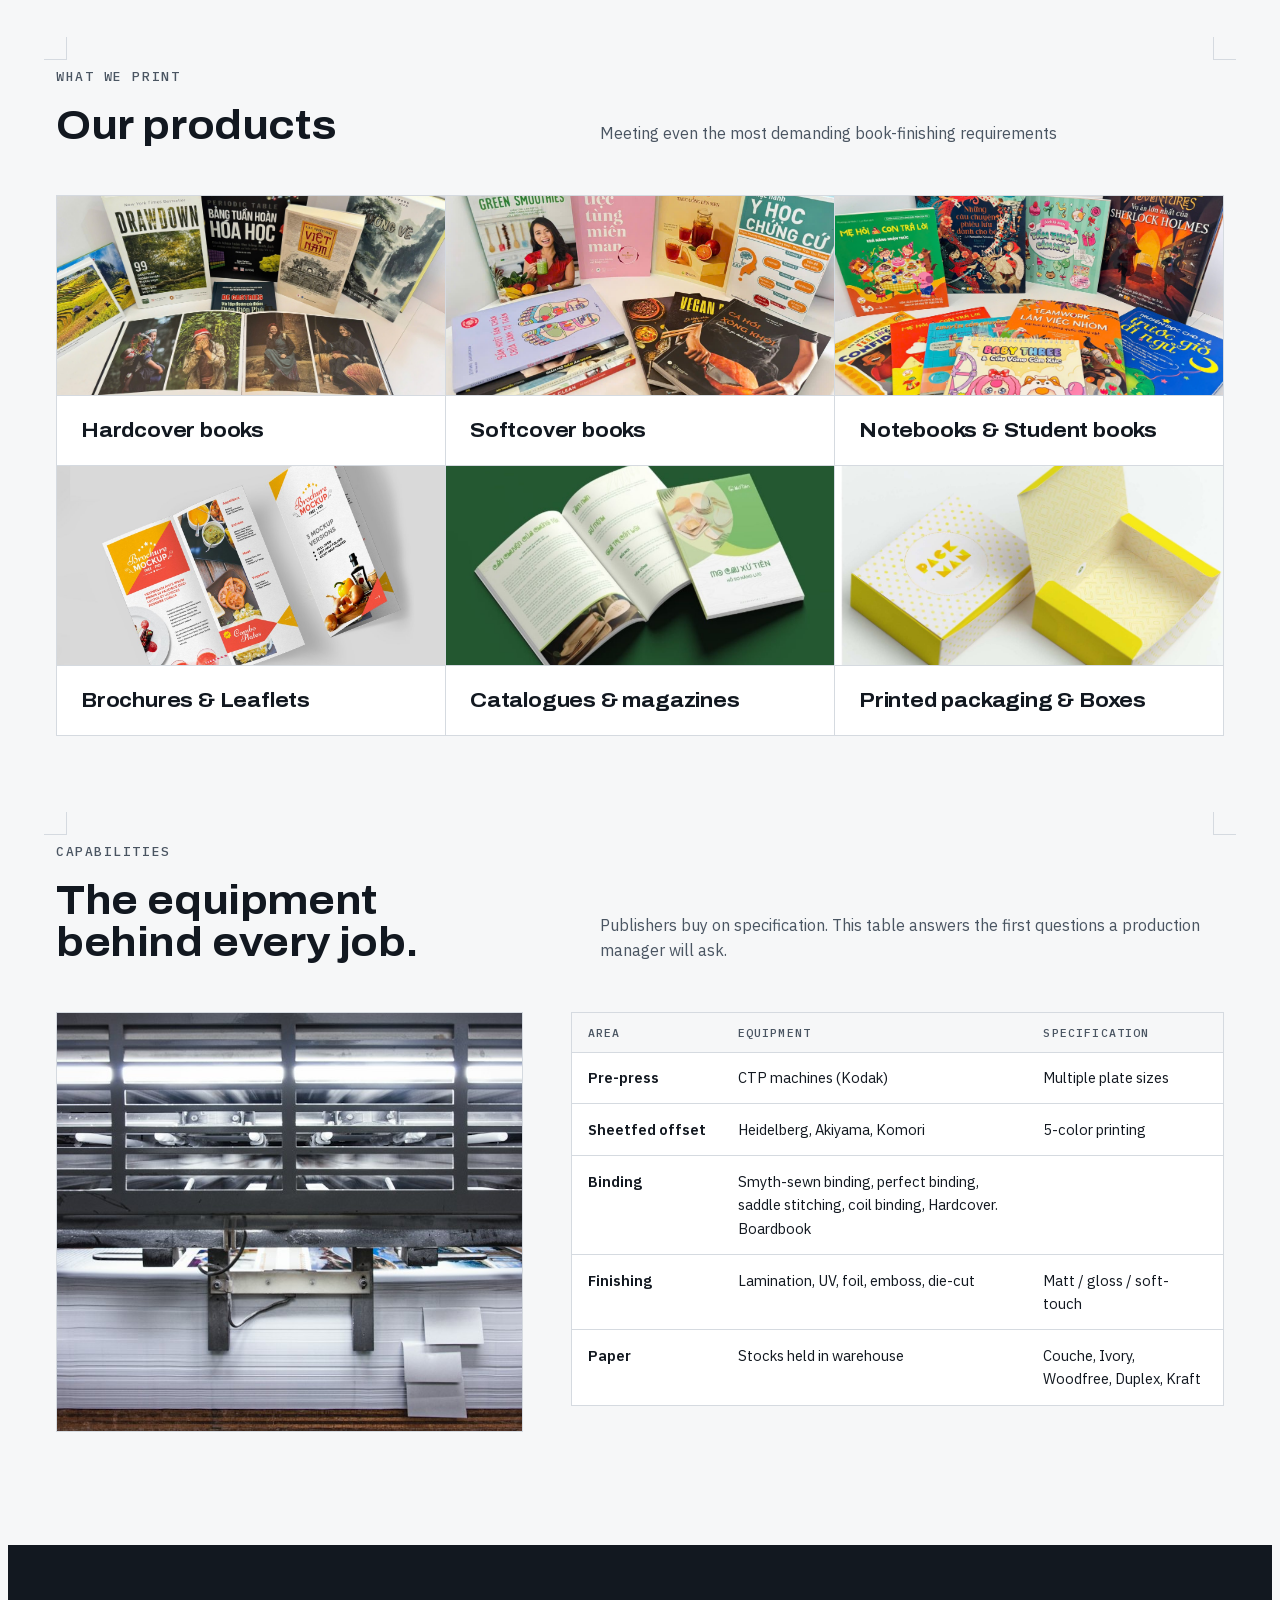
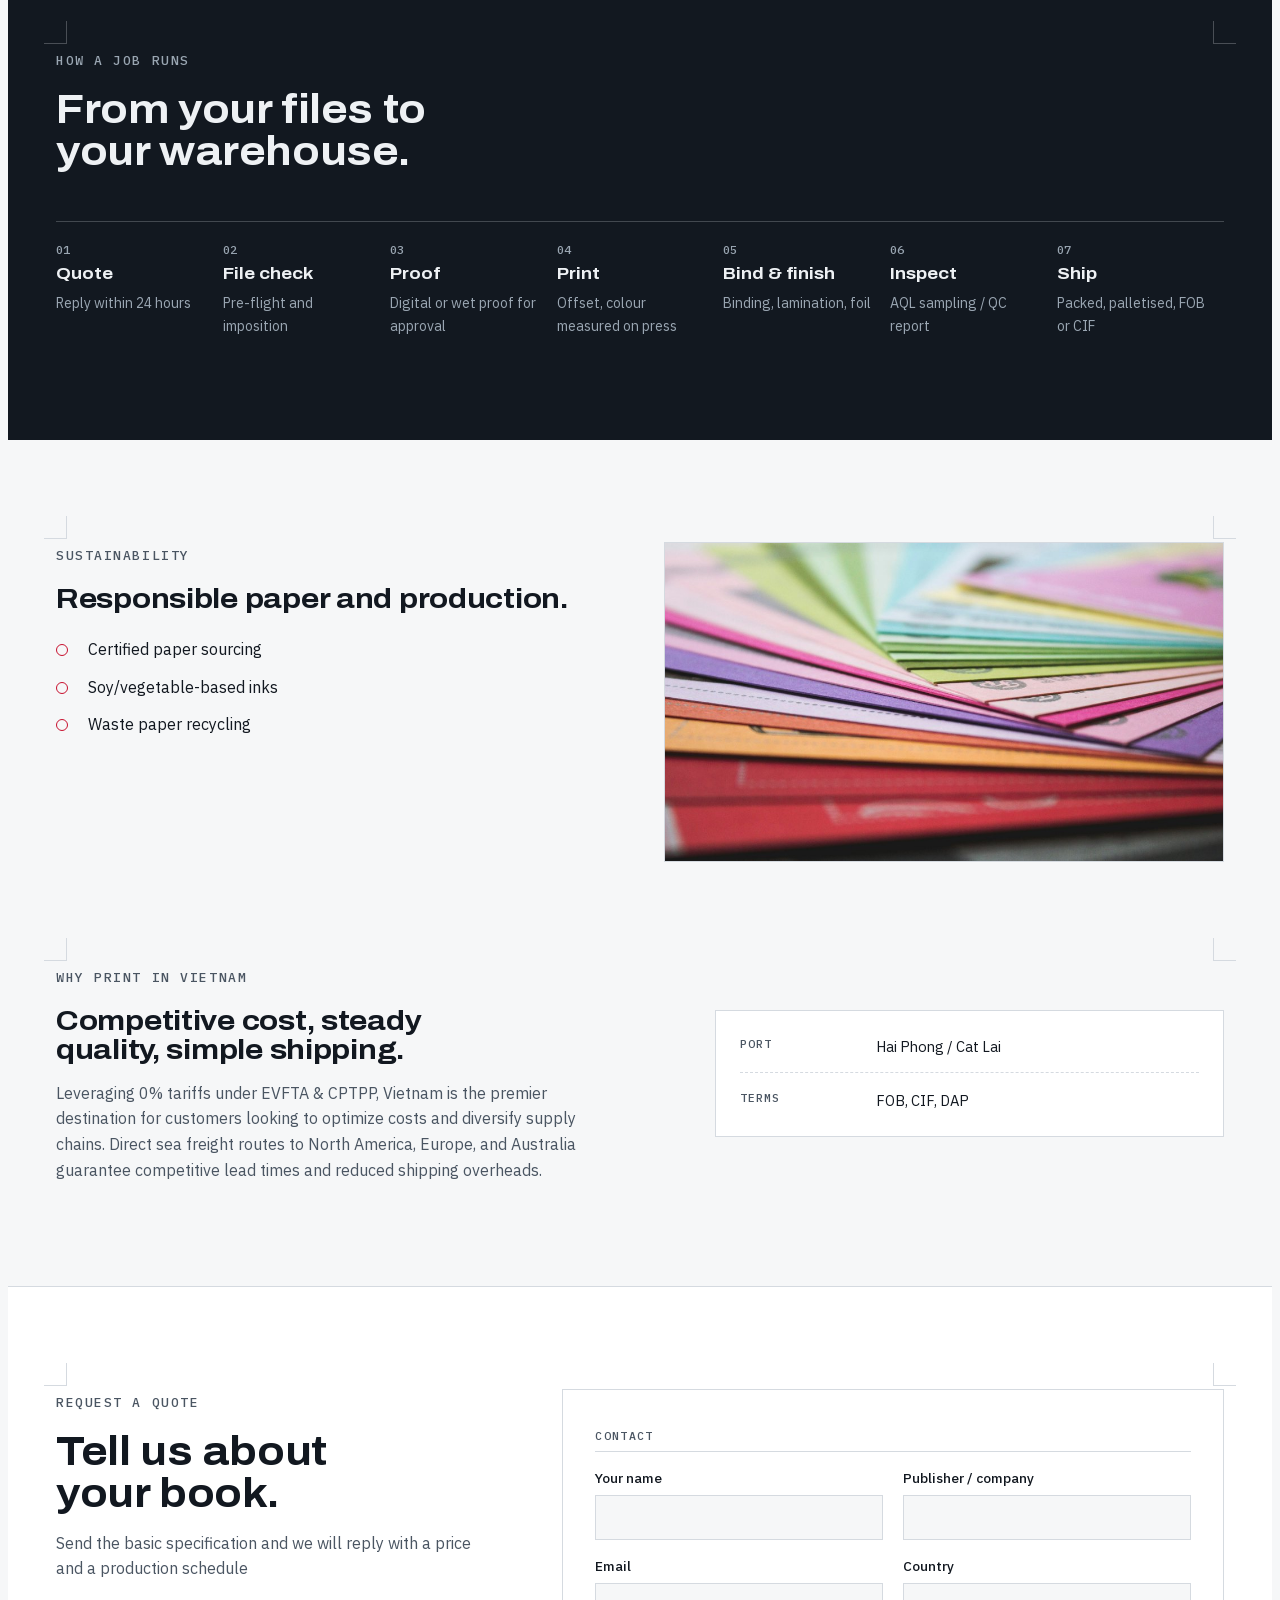
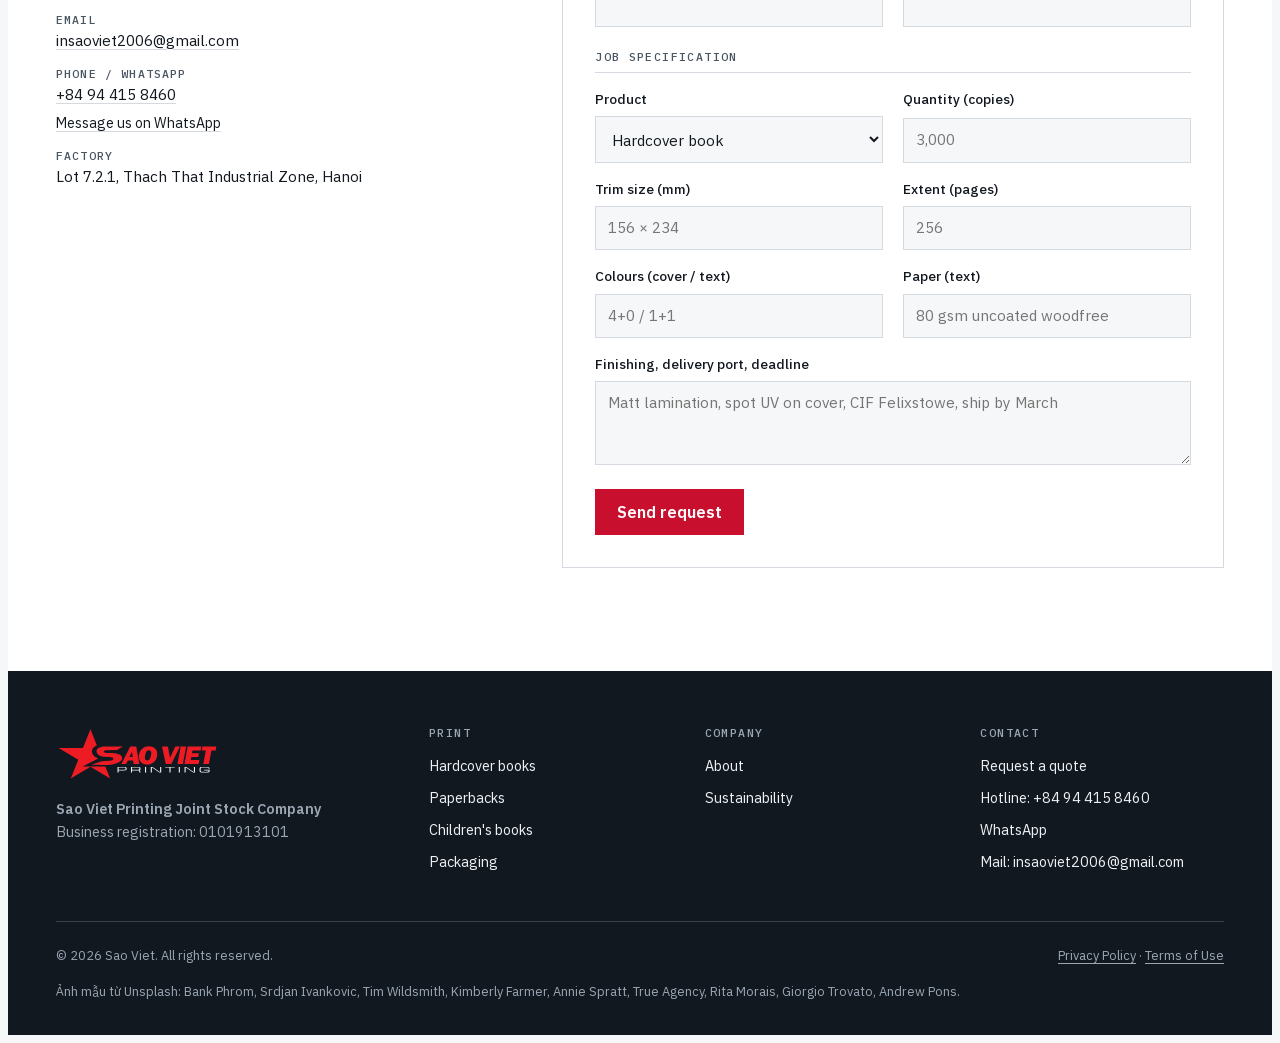
==== commit 4038a9a3: "Add legal pages, working quote form, contact links, share preview, local fonts - Privacy Policy and " ====
--- a/en/index.html
+++ b/en/index.html
@@ -1,12 +1,23 @@
 <!doctype html>
 <html lang="en"><head><meta charset="utf-8"><meta name="viewport" content="width=device-width,initial-scale=1">
 <meta name="description" content="Sao Viet Printing: offset printing of books, catalogues and packaging in Hanoi, Vietnam, for over 20 years.">
-<link rel="icon" href="../favicon.svg">
+<link rel="icon" href="../favicon.svg" type="image/svg+xml"><link rel="icon" href="../favicon-32.png" type="image/png" sizes="32x32"><link rel="apple-touch-icon" href="../apple-touch-icon.png">
 <title>Sao Viet Printing</title>
-
-<link rel="preconnect" href="https://fonts.googleapis.com">
-<link rel="preconnect" href="https://fonts.gstatic.com" crossorigin="">
-<link rel="stylesheet" href="https://fonts.googleapis.com/css2?family=Archivo:wdth,wght@62..125,400..800&amp;family=IBM+Plex+Sans:wght@400;500;600&amp;family=IBM+Plex+Mono:wght@400;500&amp;display=swap">
+<link rel="canonical" href="https://insaoviet.com/en/">
+<link rel="alternate" hreflang="vi" href="https://insaoviet.com/"><link rel="alternate" hreflang="en" href="https://insaoviet.com/en/"><link rel="alternate" hreflang="x-default" href="https://insaoviet.com/en/">
+<meta property="og:type" content="website">
+<meta property="og:site_name" content="Sao Viet Printing">
+<meta property="og:title" content="Sao Viet Printing">
+<meta property="og:description" content="Sao Viet Printing: offset printing of books, catalogues and packaging in Hanoi, Vietnam, for over 20 years.">
+<meta property="og:url" content="https://insaoviet.com/en/">
+<meta property="og:image" content="https://insaoviet.com/img/og-image.jpg">
+<meta property="og:image:width" content="1200"><meta property="og:image:height" content="630">
+<meta property="og:image:alt" content="Sao Viet Printing – offset book printing since 2006, Hanoi, Vietnam">
+<meta property="og:locale" content="en_US"><meta property="og:locale:alternate" content="vi_VN">
+<meta name="twitter:card" content="summary_large_image">
+
+<link rel="preload" href="/fonts/archivo-400-800-latin.woff2" as="font" type="font/woff2" crossorigin>
+<link rel="stylesheet" href="/fonts/fonts.css">
 <style>
 /* Layout: the page is a press sheet. Each section sits between crop marks, a CMYK colour bar
    runs along the hero, and specs are set in mono like a job ticket. One accent, used sparingly. */
@@ -229,6 +240,9 @@
 .quote .col>p{color:var(--ink-2);margin-top:1rem;max-width:44ch}
 .contact-list{margin-top:2rem;display:grid;gap:1rem;font-size:.95rem}
 .contact-list div{display:grid;gap:.15rem}
+.contact-list a{color:inherit;text-decoration:underline;text-decoration-color:var(--rule);text-underline-offset:3px}
+.contact-list a:hover{color:var(--accent);text-decoration-color:currentColor}
+.contact-list .alt{display:flex;flex-wrap:wrap;gap:.4rem 1rem;margin-top:.35rem;font-size:.88rem}
 .contact-list span:first-child{font:500 .72rem/1 var(--f-mono);letter-spacing:.1em;text-transform:uppercase;color:var(--ink-2)}
 form.ticket{background:var(--sheet);border:1px solid var(--rule);padding:clamp(1.25rem,3vw,2rem);display:grid;grid-template-columns:repeat(2,minmax(0,1fr));gap:1rem 1.25rem}
 .ticket .full{grid-column:1/-1}
@@ -253,6 +267,8 @@
 .foot a:hover{color:var(--accent)}
 .foot p{color:var(--band-2);max-width:36ch;margin-top:1rem}
 .foot .logo small{color:var(--band-2)}
+.legal a{color:inherit;text-decoration:underline;text-underline-offset:3px}
+.legal a:hover{color:var(--band-fg)}
 .legal{display:flex;flex-wrap:wrap;justify-content:space-between;gap:1rem;margin-top:3rem;padding-top:1.5rem;border-top:1px solid color-mix(in srgb,var(--band-fg) 18%,transparent);color:var(--band-2);font-size:.8rem}
 @media (max-width:820px){.foot{grid-template-columns:repeat(2,minmax(0,1fr))}}
 
@@ -455,8 +471,8 @@
         <h2 id="quote-h" style="margin-top:1rem">Tell us about your book.</h2>
         <p>Send the basic specification and we will reply with a price and a production schedule</p>
         <div class="contact-list">
-          <div><span>Email</span><span>insaoviet2006@gmail.com</span></div>
-          <div><span>Phone / WhatsApp</span><span>+84 94 415 8460 (Whatsapp)</span></div>
+          <div><span>Email</span><span><a href="mailto:insaoviet2006@gmail.com">insaoviet2006@gmail.com</a></span></div>
+          <div><span>Phone / WhatsApp</span><span><a href="tel:+84944158460">+84 94 415 8460</a><span class="alt"><a href="https://wa.me/84944158460" target="_blank" rel="noopener">Message us on WhatsApp</a></span></span></div>
           <div><span>Factory</span><span>Lot 7.2.1, Thach That Industrial Zone, Hanoi</span></div>
         </div>
       </div>
@@ -475,6 +491,7 @@
         <div class="field"><label for="q-colour">Colours (cover / text)</label><input id="q-colour" name="colour" placeholder="4+0 / 1+1"></div>
         <div class="field"><label for="q-paper">Paper (text)</label><input id="q-paper" name="paper" placeholder="80 gsm uncoated woodfree"></div>
         <div class="field full"><label for="q-notes">Finishing, delivery port, deadline</label><textarea id="q-notes" name="notes" rows="3" placeholder="Matt lamination, spot UV on cover, CIF Felixstowe, ship by March"></textarea></div>
+        <input type="text" name="_honey" tabindex="-1" autocomplete="off" aria-hidden="true" style="position:absolute;left:-9999px;width:1px;height:1px;opacity:0">
         <div class="submit">
           <button class="btn primary" type="submit">Send request</button>
           <span class="status" id="q-status" role="status"></span>
@@ -494,9 +511,9 @@
       </div>
       <div><h4>Print</h4><ul><li><a href="#products">Hardcover books</a></li><li><a href="#products">Paperbacks</a></li><li><a href="#products">Children's books</a></li><li><a href="#products">Packaging</a></li></ul></div>
       <div><h4>Company</h4><ul><li><a href="#about">About</a></li><li><a href="#sustainability">Sustainability</a></li></ul></div>
-      <div><h4>Contact</h4><ul><li><a href="#quote">Request a quote</a></li><li><span>Hotline: +84 94 415 8460</span></li><li><span>Mail: insaoviet2006@gmail.com</span></li></ul></div>
-    </div>
-    <div class="legal"><span>© 2026&nbsp;Sao Viet. All rights reserved.</span><span>Privacy · Terms</span><span>Ảnh mẫu từ Unsplash: Bank Phrom, Srdjan Ivankovic, Tim Wildsmith, Kimberly Farmer, Annie Spratt, True Agency, Rita Morais, Giorgio Trovato, Andrew Pons.</span></div>
+      <div><h4>Contact</h4><ul><li><a href="#quote">Request a quote</a></li><li><a href="tel:+84944158460">Hotline: +84 94 415 8460</a></li><li><a href="https://wa.me/84944158460" target="_blank" rel="noopener">WhatsApp</a></li><li><a href="mailto:insaoviet2006@gmail.com">Mail: insaoviet2006@gmail.com</a></li></ul></div>
+    </div>
+    <div class="legal"><span>© 2026&nbsp;Sao Viet. All rights reserved.</span><span><a href="/en/privacy.html">Privacy Policy</a> · <a href="/en/terms.html">Terms of Use</a></span><span>Ảnh mẫu từ Unsplash: Bank Phrom, Srdjan Ivankovic, Tim Wildsmith, Kimberly Farmer, Annie Spratt, True Agency, Rita Morais, Giorgio Trovato, Andrew Pons.</span></div>
   </div>
 </footer>
 
@@ -509,12 +526,20 @@
   nav.addEventListener('click',function(e){if(e.target.tagName==='A'){nav.classList.remove('open');mb.setAttribute('aria-expanded','false')}});
   document.getElementById('quote-form').addEventListener('submit',function(e){
     e.preventDefault();
-    var f=this,s=document.getElementById('q-status');
+    var f=this,s=document.getElementById('q-status'),btn=f.querySelector('button[type=submit]');
     var n=document.getElementById('q-name'),m=document.getElementById('q-email');
-    if(!n.value.trim()||!m.value.includes('@')){s.textContent='Add your name and a valid email address.';(n.value.trim()?m:n).focus();return}
-    var lines=[].map.call(f.querySelectorAll('input,select,textarea'),function(el){var l=f.querySelector('label[for="'+el.id+'"]');return (l?l.textContent.trim():el.id)+': '+el.value}).join('\n');
-    location.href='mailto:insaoviet2006@gmail.com?subject='+encodeURIComponent('Quote request'+' - '+n.value.trim())+'&body='+encodeURIComponent(lines);
-    s.textContent='Your email app is opening with the request filled in. If it does not open, write to insaoviet2006@gmail.com.';
+    if(!n.value.trim()||!/^[^@\s]+@[^@\s]+\.[^@\s]+$/.test(m.value.trim())){s.textContent='Please enter your name and a valid email address.';(n.value.trim()?m:n).focus();return}
+    if(f.querySelector('[name=_honey]').value)return;
+    var subject='Quote request - '+n.value.trim(),data={_subject:subject,_template:'table',_captcha:'false'},lines=[];
+    [].forEach.call(f.querySelectorAll('input,select,textarea'),function(el){if(!el.id)return;var l=f.querySelector('label[for="'+el.id+'"]'),k=l?l.textContent.trim():el.id;data[k]=el.value;lines.push(k+': '+el.value)});
+    data._replyto=m.value.trim();
+    var mailto=function(){location.href='mailto:insaoviet2006@gmail.com?subject='+encodeURIComponent(subject)+'&body='+encodeURIComponent(lines.join('\n'))};
+    btn.disabled=true;s.textContent='Sending…';
+    fetch('https://formsubmit.co/ajax/insaoviet2006@gmail.com',{method:'POST',headers:{'Content-Type':'application/json',Accept:'application/json'},body:JSON.stringify(data)})
+      .then(function(r){return r.json().then(function(j){if(!r.ok||String(j.success)!=='true')throw j})})
+      .then(function(){s.textContent='Thank you! Your request has been sent. We will reply within one working day.';f.reset()})
+      .catch(function(){s.textContent='We could not send it. Your email app is opening with the request filled in, or write to insaoviet2006@gmail.com.';mailto()})
+      .then(function(){btn.disabled=false});
   });
 })();
 </script>
--- a/fonts/fonts.css
+++ b/fonts/fonts.css
@@ -0,0 +1,157 @@
+/* Self-hosted copies of Archivo and IBM Plex (SIL Open Font License 1.1). Subsets: vietnamese, latin-ext, latin. */
+@font-face {
+  font-family: 'Archivo';
+  font-style: normal;
+  font-weight: 400 800;
+  font-stretch: 62% 125%;
+  font-display: swap;
+  src: url(archivo-400-800-vietnamese.woff2) format('woff2');
+  unicode-range: U+0102-0103, U+0110-0111, U+0128-0129, U+0168-0169, U+01A0-01A1, U+01AF-01B0, U+0300-0301, U+0303-0304, U+0308-0309, U+0323, U+0329, U+1EA0-1EF9, U+20AB;
+}
+@font-face {
+  font-family: 'Archivo';
+  font-style: normal;
+  font-weight: 400 800;
+  font-stretch: 62% 125%;
+  font-display: swap;
+  src: url(archivo-400-800-latin-ext.woff2) format('woff2');
+  unicode-range: U+0100-02BA, U+02BD-02C5, U+02C7-02CC, U+02CE-02D7, U+02DD-02FF, U+0304, U+0308, U+0329, U+1D00-1DBF, U+1E00-1E9F, U+1EF2-1EFF, U+2020, U+20A0-20AB, U+20AD-20C4, U+2113, U+2C60-2C7F, U+A720-A7FF;
+}
+@font-face {
+  font-family: 'Archivo';
+  font-style: normal;
+  font-weight: 400 800;
+  font-stretch: 62% 125%;
+  font-display: swap;
+  src: url(archivo-400-800-latin.woff2) format('woff2');
+  unicode-range: U+0000-00FF, U+0131, U+0152-0153, U+02BB-02BC, U+02C6, U+02DA, U+02DC, U+0304, U+0308, U+0329, U+2000-206F, U+20AC, U+2122, U+2191, U+2193, U+2212, U+2215, U+FEFF, U+FFFD;
+}
+@font-face {
+  font-family: 'IBM Plex Mono';
+  font-style: normal;
+  font-weight: 400;
+  font-display: swap;
+  src: url(ibm-plex-mono-400-vietnamese.woff2) format('woff2');
+  unicode-range: U+0102-0103, U+0110-0111, U+0128-0129, U+0168-0169, U+01A0-01A1, U+01AF-01B0, U+0300-0301, U+0303-0304, U+0308-0309, U+0323, U+0329, U+1EA0-1EF9, U+20AB;
+}
+@font-face {
+  font-family: 'IBM Plex Mono';
+  font-style: normal;
+  font-weight: 400;
+  font-display: swap;
+  src: url(ibm-plex-mono-400-latin-ext.woff2) format('woff2');
+  unicode-range: U+0100-02BA, U+02BD-02C5, U+02C7-02CC, U+02CE-02D7, U+02DD-02FF, U+0304, U+0308, U+0329, U+1D00-1DBF, U+1E00-1E9F, U+1EF2-1EFF, U+2020, U+20A0-20AB, U+20AD-20C4, U+2113, U+2C60-2C7F, U+A720-A7FF;
+}
+@font-face {
+  font-family: 'IBM Plex Mono';
+  font-style: normal;
+  font-weight: 400;
+  font-display: swap;
+  src: url(ibm-plex-mono-400-latin.woff2) format('woff2');
+  unicode-range: U+0000-00FF, U+0131, U+0152-0153, U+02BB-02BC, U+02C6, U+02DA, U+02DC, U+0304, U+0308, U+0329, U+2000-206F, U+20AC, U+2122, U+2191, U+2193, U+2212, U+2215, U+FEFF, U+FFFD;
+}
+@font-face {
+  font-family: 'IBM Plex Mono';
+  font-style: normal;
+  font-weight: 500;
+  font-display: swap;
+  src: url(ibm-plex-mono-500-vietnamese.woff2) format('woff2');
+  unicode-range: U+0102-0103, U+0110-0111, U+0128-0129, U+0168-0169, U+01A0-01A1, U+01AF-01B0, U+0300-0301, U+0303-0304, U+0308-0309, U+0323, U+0329, U+1EA0-1EF9, U+20AB;
+}
+@font-face {
+  font-family: 'IBM Plex Mono';
+  font-style: normal;
+  font-weight: 500;
+  font-display: swap;
+  src: url(ibm-plex-mono-500-latin-ext.woff2) format('woff2');
+  unicode-range: U+0100-02BA, U+02BD-02C5, U+02C7-02CC, U+02CE-02D7, U+02DD-02FF, U+0304, U+0308, U+0329, U+1D00-1DBF, U+1E00-1E9F, U+1EF2-1EFF, U+2020, U+20A0-20AB, U+20AD-20C4, U+2113, U+2C60-2C7F, U+A720-A7FF;
+}
+@font-face {
+  font-family: 'IBM Plex Mono';
+  font-style: normal;
+  font-weight: 500;
+  font-display: swap;
+  src: url(ibm-plex-mono-500-latin.woff2) format('woff2');
+  unicode-range: U+0000-00FF, U+0131, U+0152-0153, U+02BB-02BC, U+02C6, U+02DA, U+02DC, U+0304, U+0308, U+0329, U+2000-206F, U+20AC, U+2122, U+2191, U+2193, U+2212, U+2215, U+FEFF, U+FFFD;
+}
+@font-face {
+  font-family: 'IBM Plex Sans';
+  font-style: normal;
+  font-weight: 400;
+  font-stretch: 100%;
+  font-display: swap;
+  src: url(ibm-plex-sans-400-vietnamese.woff2) format('woff2');
+  unicode-range: U+0102-0103, U+0110-0111, U+0128-0129, U+0168-0169, U+01A0-01A1, U+01AF-01B0, U+0300-0301, U+0303-0304, U+0308-0309, U+0323, U+0329, U+1EA0-1EF9, U+20AB;
+}
+@font-face {
+  font-family: 'IBM Plex Sans';
+  font-style: normal;
+  font-weight: 400;
+  font-stretch: 100%;
+  font-display: swap;
+  src: url(ibm-plex-sans-400-latin-ext.woff2) format('woff2');
+  unicode-range: U+0100-02BA, U+02BD-02C5, U+02C7-02CC, U+02CE-02D7, U+02DD-02FF, U+0304, U+0308, U+0329, U+1D00-1DBF, U+1E00-1E9F, U+1EF2-1EFF, U+2020, U+20A0-20AB, U+20AD-20C4, U+2113, U+2C60-2C7F, U+A720-A7FF;
+}
+@font-face {
+  font-family: 'IBM Plex Sans';
+  font-style: normal;
+  font-weight: 400;
+  font-stretch: 100%;
+  font-display: swap;
+  src: url(ibm-plex-sans-400-latin.woff2) format('woff2');
+  unicode-range: U+0000-00FF, U+0131, U+0152-0153, U+02BB-02BC, U+02C6, U+02DA, U+02DC, U+0304, U+0308, U+0329, U+2000-206F, U+20AC, U+2122, U+2191, U+2193, U+2212, U+2215, U+FEFF, U+FFFD;
+}
+@font-face {
+  font-family: 'IBM Plex Sans';
+  font-style: normal;
+  font-weight: 500;
+  font-stretch: 100%;
+  font-display: swap;
+  src: url(ibm-plex-sans-400-vietnamese.woff2) format('woff2');
+  unicode-range: U+0102-0103, U+0110-0111, U+0128-0129, U+0168-0169, U+01A0-01A1, U+01AF-01B0, U+0300-0301, U+0303-0304, U+0308-0309, U+0323, U+0329, U+1EA0-1EF9, U+20AB;
+}
+@font-face {
+  font-family: 'IBM Plex Sans';
+  font-style: normal;
+  font-weight: 500;
+  font-stretch: 100%;
+  font-display: swap;
+  src: url(ibm-plex-sans-400-latin-ext.woff2) format('woff2');
+  unicode-range: U+0100-02BA, U+02BD-02C5, U+02C7-02CC, U+02CE-02D7, U+02DD-02FF, U+0304, U+0308, U+0329, U+1D00-1DBF, U+1E00-1E9F, U+1EF2-1EFF, U+2020, U+20A0-20AB, U+20AD-20C4, U+2113, U+2C60-2C7F, U+A720-A7FF;
+}
+@font-face {
+  font-family: 'IBM Plex Sans';
+  font-style: normal;
+  font-weight: 500;
+  font-stretch: 100%;
+  font-display: swap;
+  src: url(ibm-plex-sans-400-latin.woff2) format('woff2');
+  unicode-range: U+0000-00FF, U+0131, U+0152-0153, U+02BB-02BC, U+02C6, U+02DA, U+02DC, U+0304, U+0308, U+0329, U+2000-206F, U+20AC, U+2122, U+2191, U+2193, U+2212, U+2215, U+FEFF, U+FFFD;
+}
+@font-face {
+  font-family: 'IBM Plex Sans';
+  font-style: normal;
+  font-weight: 600;
+  font-stretch: 100%;
+  font-display: swap;
+  src: url(ibm-plex-sans-400-vietnamese.woff2) format('woff2');
+  unicode-range: U+0102-0103, U+0110-0111, U+0128-0129, U+0168-0169, U+01A0-01A1, U+01AF-01B0, U+0300-0301, U+0303-0304, U+0308-0309, U+0323, U+0329, U+1EA0-1EF9, U+20AB;
+}
+@font-face {
+  font-family: 'IBM Plex Sans';
+  font-style: normal;
+  font-weight: 600;
+  font-stretch: 100%;
+  font-display: swap;
+  src: url(ibm-plex-sans-400-latin-ext.woff2) format('woff2');
+  unicode-range: U+0100-02BA, U+02BD-02C5, U+02C7-02CC, U+02CE-02D7, U+02DD-02FF, U+0304, U+0308, U+0329, U+1D00-1DBF, U+1E00-1E9F, U+1EF2-1EFF, U+2020, U+20A0-20AB, U+20AD-20C4, U+2113, U+2C60-2C7F, U+A720-A7FF;
+}
+@font-face {
+  font-family: 'IBM Plex Sans';
+  font-style: normal;
+  font-weight: 600;
+  font-stretch: 100%;
+  font-display: swap;
+  src: url(ibm-plex-sans-400-latin.woff2) format('woff2');
+  unicode-range: U+0000-00FF, U+0131, U+0152-0153, U+02BB-02BC, U+02C6, U+02DA, U+02DC, U+0304, U+0308, U+0329, U+2000-206F, U+20AC, U+2122, U+2191, U+2193, U+2212, U+2215, U+FEFF, U+FFFD;
+}
